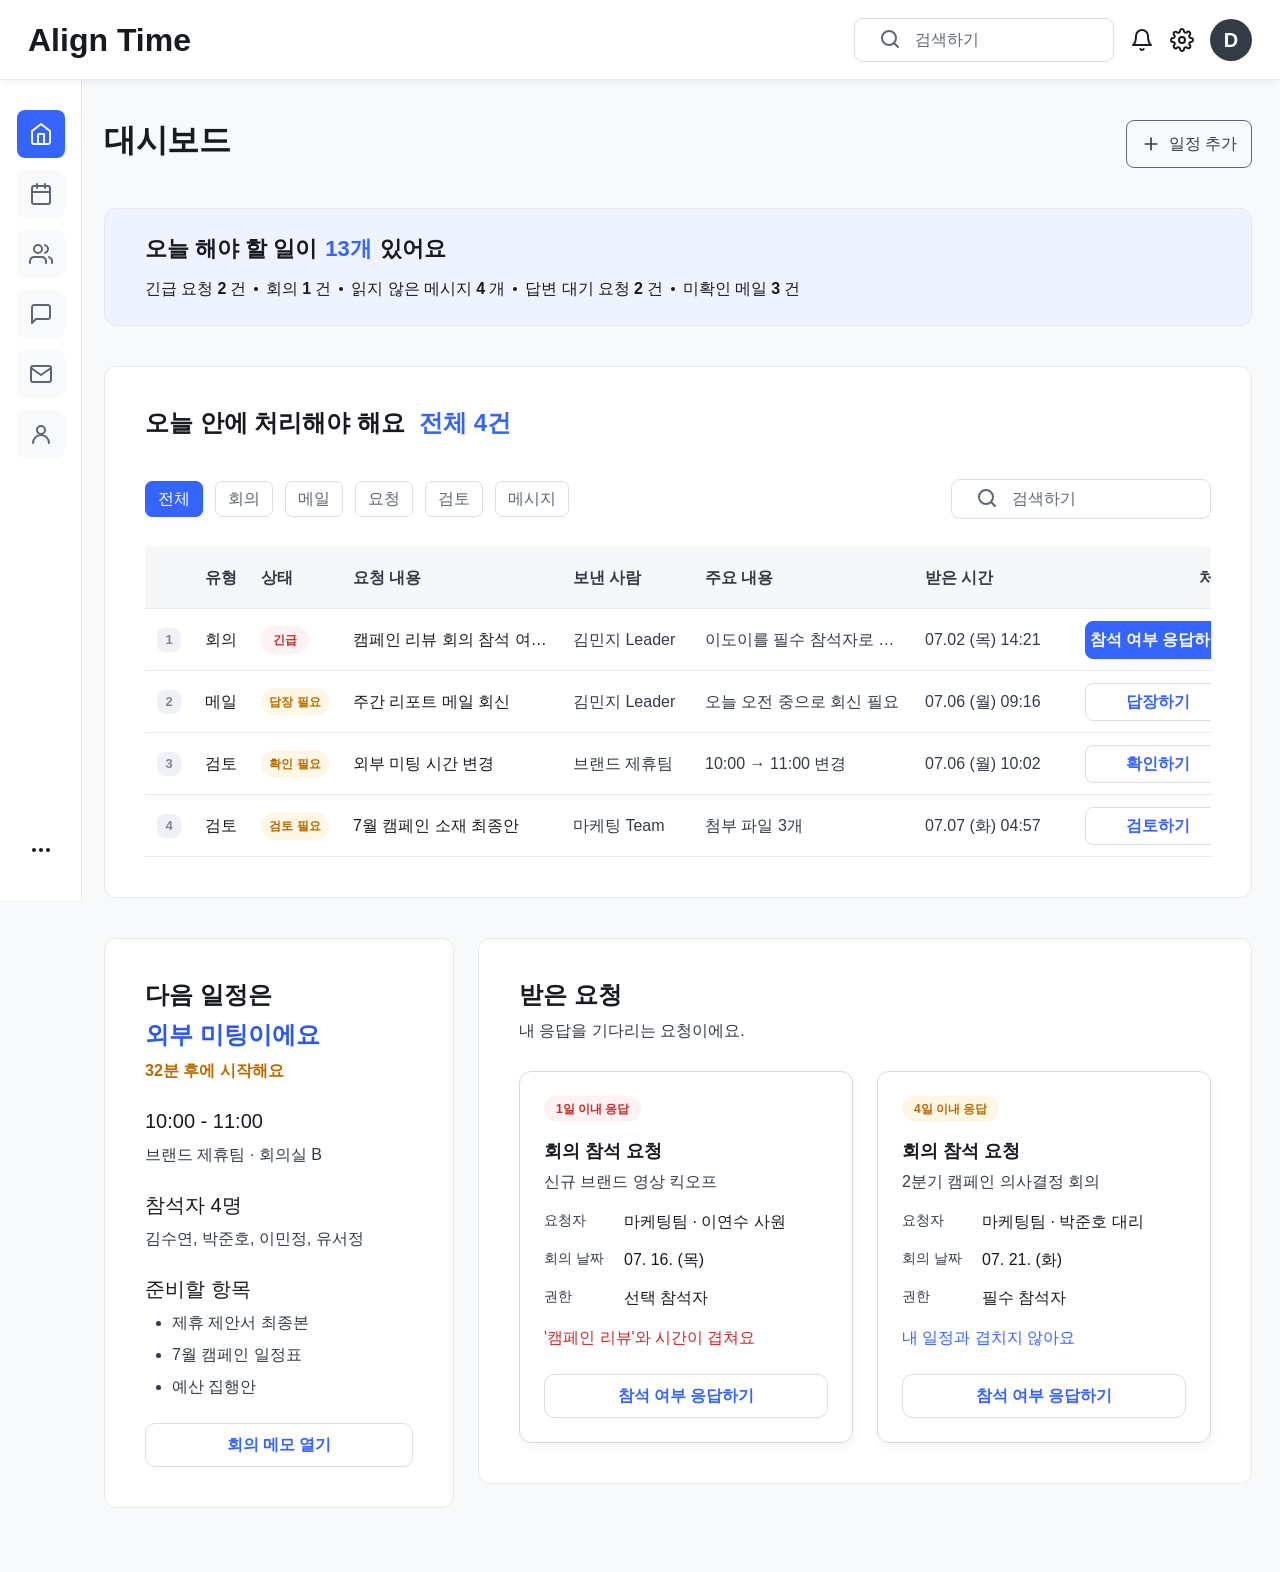
==== index.html @ 2ba5378e "feat: redesign dashboard layout" ====
<!DOCTYPE html>
<html lang="ko">
<head>
  <meta charset="UTF-8" />
  <meta name="viewport" content="width=device-width, initial-scale=1.0" />
  <title>Align Time</title>
  <link rel="stylesheet" href="styles.css" />
</head>
<body>

<div class="app-layout">
  <header class="top-header">
    <div class="header-left">
      <h1 class="header-logo">Align Time</h1>
    </div>
    <div class="header-right">
      <div class="search-box">
        <svg class="search-icon" width="24" height="24" viewBox="0 0 24 24" fill="none">
          <path d="M15.5 15.5L19 19M17 10C17 13.866 13.866 17 10 17C6.13401 17 3 13.866 3 10C3 6.13401 6.13401 3 10 3C13.866 3 17 6.13401 17 10Z" stroke="#5F6673" stroke-width="2" stroke-linecap="round"/>
        </svg>
        <span class="search-placeholder">검색하기</span>
      </div>
      <button class="icon-btn" id="notif-btn">
        <svg width="24" height="24" viewBox="0 0 24 24" fill="none">
          <path d="M18 8C18 6.4087 17.3679 4.88258 16.2426 3.75736C15.1174 2.63214 13.5913 2 12 2C10.4087 2 8.88258 2.63214 7.75736 3.75736C6.63214 4.88258 6 6.4087 6 8C6 15 3 17 3 17H21C21 17 18 15 18 8Z" stroke="#171A1F" stroke-width="2" stroke-linecap="round" stroke-linejoin="round"/>
          <path d="M13.73 21C13.5542 21.3031 13.3019 21.5547 12.9982 21.7295C12.6946 21.9044 12.3504 21.9965 12 21.9965C11.6496 21.9965 11.3054 21.9044 11.0018 21.7295C10.6982 21.5547 10.4458 21.3031 10.27 21" stroke="#171A1F" stroke-width="2" stroke-linecap="round" stroke-linejoin="round"/>
        </svg>
      </button>
      <button class="icon-btn" id="settings-btn">
        <svg width="24" height="24" viewBox="0 0 24 24" fill="none">
          <path d="M12 15C13.6569 15 15 13.6569 15 12C15 10.3431 13.6569 9 12 9C10.3431 9 9 10.3431 9 12C9 13.6569 10.3431 15 12 15Z" stroke="#171A1F" stroke-width="2"/>
          <path d="M19.4 15C19.2669 15.3016 19.2272 15.6362 19.286 15.9606C19.3448 16.285 19.4995 16.5843 19.73 16.82L19.79 16.88C19.976 17.0657 20.1235 17.2863 20.2241 17.5291C20.3248 17.7719 20.3766 18.0322 20.3766 18.295C20.3766 18.5578 20.3248 18.8181 20.2241 19.0609C20.1235 19.3037 19.976 19.5243 19.79 19.71C19.6043 19.896 19.3837 20.0435 19.1409 20.1441C18.8981 20.2448 18.6378 20.2966 18.375 20.2966C18.1122 20.2966 17.8519 20.2448 17.6091 20.1441C17.3663 20.0435 17.1457 19.896 16.96 19.71L16.9 19.65C16.6643 19.4195 16.365 19.2648 16.0406 19.206C15.7162 19.1472 15.3816 19.1869 15.08 19.32C14.7842 19.4468 14.532 19.6572 14.3543 19.9255C14.1766 20.1938 14.0813 20.5082 14.08 20.83V21C14.08 21.5304 13.8693 22.0391 13.4942 22.4142C13.1191 22.7893 12.6104 23 12.08 23C11.5496 23 11.0409 22.7893 10.6658 22.4142C10.2907 22.0391 10.08 21.5304 10.08 21V20.91C10.0723 20.579 9.96512 20.258 9.77251 19.9887C9.5799 19.7194 9.31074 19.5143 9 19.4C8.69838 19.2669 8.36381 19.2272 8.03941 19.286C7.71502 19.3448 7.41568 19.4995 7.18 19.73L7.12 19.79C6.93425 19.976 6.71368 20.1235 6.47088 20.2241C6.22808 20.3248 5.96783 20.3766 5.705 20.3766C5.44217 20.3766 5.18192 20.3248 4.93912 20.2241C4.69632 20.1235 4.47575 19.976 4.29 19.79C4.10405 19.6043 3.95653 19.3837 3.85588 19.1409C3.75523 18.8981 3.70343 18.6378 3.70343 18.375C3.70343 18.1122 3.75523 17.8519 3.85588 17.6091C3.95653 17.3663 4.10405 17.1457 4.29 16.96L4.35 16.9C4.58054 16.6643 4.73519 16.365 4.794 16.0406C4.85282 15.7162 4.81312 15.3816 4.68 15.08C4.55324 14.7842 4.34276 14.532 4.07447 14.3543C3.80618 14.1766 3.49179 14.0813 3.17 14.08H3C2.46957 14.08 1.96086 13.8693 1.58579 13.4942C1.21071 13.1191 1 12.6104 1 12.08C1 11.5496 1.21071 11.0409 1.58579 10.6658C1.96086 10.2907 2.46957 10.08 3 10.08H3.09C3.42001 10.0723 3.74101 9.96512 4.0103 9.77251C4.27959 9.5799 4.48466 9.31074 4.6 9C4.73312 8.69838 4.77282 8.36381 4.714 8.03941C4.65519 7.71502 4.50054 7.41568 4.27 7.18L4.21 7.12C4.02405 6.93425 3.87653 6.71368 3.77588 6.47088C3.67523 6.22808 3.62343 5.96783 3.62343 5.705C3.62343 5.44217 3.67523 5.18192 3.77588 4.93912C3.87653 4.69632 4.02405 4.47575 4.21 4.29C4.39575 4.10405 4.61632 3.95653 4.85912 3.85588C5.10192 3.75523 5.36217 3.70343 5.625 3.70343C5.88783 3.70343 6.14808 3.75523 6.39088 3.85588C6.63368 3.95653 6.85425 4.10405 7.04 4.29L7.1 4.35C7.33568 4.58054 7.63502 4.73519 7.95941 4.794C8.28381 4.85282 8.61838 4.81312 8.92 4.68C9.21583 4.55324 9.46804 4.34276 9.64573 4.07447C9.82342 3.80618 9.91868 3.49179 9.92 3.17V3C9.92 2.46957 10.1307 1.96086 10.5058 1.58579C10.8809 1.21071 11.3896 1 11.92 1C12.4504 1 12.9591 1.21071 13.3342 1.58579C13.7093 1.96086 13.92 2.46957 13.92 3V3.09C13.9277 3.42001 14.0349 3.74101 14.2275 4.0103C14.4201 4.27959 14.6893 4.48466 15 4.6C15.3016 4.73312 15.6362 4.77282 15.9606 4.714C16.285 4.65519 16.5843 4.50054 16.82 4.27L16.88 4.21C17.0657 4.02405 17.2863 3.87653 17.5291 3.77588C17.7719 3.67523 18.0322 3.62343 18.295 3.62343C18.5578 3.62343 18.8181 3.67523 19.0609 3.77588C19.3037 3.87653 19.5243 4.02405 19.71 4.29C19.896 4.39575 20.0435 4.61632 20.1441 4.85912C20.2448 5.10192 20.2966 5.36217 20.2966 5.625C20.2966 5.88783 20.2448 6.14808 20.1441 6.39088C20.0435 6.63368 19.896 6.85425 19.71 7.04L19.65 7.1C19.4195 7.33568 19.2648 7.63502 19.206 7.95941C19.1472 8.28381 19.1869 8.61838 19.32 8.92C19.4468 9.21583 19.6572 9.46804 19.9255 9.64573C20.1938 9.82342 20.5082 9.91868 20.83 9.92H21C21.5304 9.92 22.0391 10.1307 22.4142 10.5058C22.7893 10.8809 23 11.3896 23 11.92C23 12.4504 22.7893 12.9591 22.4142 13.3342C22.0391 13.7093 21.5304 13.92 21 13.92H20.91C20.579 13.9277 20.258 14.0349 19.9887 14.2275C19.7194 14.4201 19.5143 14.6893 19.4 15Z" stroke="#171A1F" stroke-width="2"/>
        </svg>
      </button>
      <div class="profile-avatar">D</div>
    </div>
  </header>

  <div class="body-layout">
    <aside class="sidebar">
      <nav class="sidebar-nav">
        <button class="sidebar-icon-btn sidebar-icon-active" data-action="dashboard">
          <svg width="24" height="24" viewBox="0 0 24 24" fill="none">
            <path d="M3 9L12 2L21 9V20C21 20.5304 20.7893 21.0391 20.4142 21.4142C20.0391 21.7893 19.5304 22 19 22H5C4.46957 22 3.96086 21.7893 3.58579 21.4142C3.21071 21.0391 3 20.5304 3 20V9Z" stroke="white" stroke-width="2" stroke-linecap="round" stroke-linejoin="round"/>
            <path d="M9 22V12H15V22" stroke="white" stroke-width="2" stroke-linecap="round" stroke-linejoin="round"/>
          </svg>
        </button>
        <button class="sidebar-icon-btn" data-action="calendar">
          <svg width="24" height="24" viewBox="0 0 24 24" fill="none">
            <rect x="3" y="4" width="18" height="18" rx="2" stroke="#5F6673" stroke-width="2"/>
            <path d="M16 2V6" stroke="#5F6673" stroke-width="2" stroke-linecap="round"/>
            <path d="M8 2V6" stroke="#5F6673" stroke-width="2" stroke-linecap="round"/>
            <path d="M3 10H21" stroke="#5F6673" stroke-width="2"/>
          </svg>
        </button>
        <button class="sidebar-icon-btn" data-action="meeting">
          <svg width="24" height="24" viewBox="0 0 24 24" fill="none">
            <path d="M17 21V19C17 17.9391 16.5786 16.9217 15.8284 16.1716C15.0783 15.4214 14.0609 15 13 15H5C3.93913 15 2.92172 15.4214 2.17157 16.1716C1.42143 16.9217 1 17.9391 1 19V21" stroke="#5F6673" stroke-width="2" stroke-linecap="round"/>
            <path d="M9 11C11.2091 11 13 9.20914 13 7C13 4.79086 11.2091 3 9 3C6.79086 3 5 4.79086 5 7C5 9.20914 6.79086 11 9 11Z" stroke="#5F6673" stroke-width="2" stroke-linecap="round"/>
            <path d="M23 21V19C22.9993 18.1137 22.7044 17.2528 22.1614 16.5523C21.6184 15.8519 20.8581 15.3516 20 15.13" stroke="#5F6673" stroke-width="2" stroke-linecap="round"/>
            <path d="M16 3.13C16.8604 3.35031 17.623 3.85071 18.1676 4.55232C18.7122 5.25392 19.0078 6.11683 19.0078 7.005C19.0078 7.89318 18.7122 8.75608 18.1676 9.45769C17.623 10.1593 16.8604 10.6597 16 10.88" stroke="#5F6673" stroke-width="2" stroke-linecap="round"/>
          </svg>
        </button>
        <button class="sidebar-icon-btn" data-action="message">
          <svg width="24" height="24" viewBox="0 0 24 24" fill="none">
            <path d="M21 15C21 15.5304 20.7893 16.0391 20.4142 16.4142C20.0391 16.7893 19.5304 17 19 17H7L3 21V5C3 4.46957 3.21071 3.96086 3.58579 3.58579C3.96086 3.21071 4.46957 3 5 3H19C19.5304 3 20.0391 3.21071 20.4142 3.58579C20.7893 3.96086 21 4.46957 21 5V15Z" stroke="#5F6673" stroke-width="2" stroke-linecap="round" stroke-linejoin="round"/>
          </svg>
        </button>
        <button class="sidebar-icon-btn" data-action="mail">
          <svg width="24" height="24" viewBox="0 0 24 24" fill="none">
            <rect x="2" y="4" width="20" height="16" rx="2" stroke="#5F6673" stroke-width="2"/>
            <path d="M22 6L12 13L2 6" stroke="#5F6673" stroke-width="2" stroke-linecap="round" stroke-linejoin="round"/>
          </svg>
        </button>
        <button class="sidebar-icon-btn" data-action="address">
          <svg width="24" height="24" viewBox="0 0 24 24" fill="none">
            <path d="M12 12C14.2091 12 16 10.2091 16 8C16 5.79086 14.2091 4 12 4C9.79086 4 8 5.79086 8 8C8 10.2091 9.79086 12 12 12Z" stroke="#5F6673" stroke-width="2" stroke-linecap="round"/>
            <path d="M20 21C20 18.8783 19.1571 16.8434 17.6569 15.3431C16.1566 13.8429 14.1217 13 12 13C9.87827 13 7.84344 13.8429 6.34315 15.3431C4.84285 16.8434 4 18.8783 4 21" stroke="#5F6673" stroke-width="2" stroke-linecap="round"/>
          </svg>
        </button>
      </nav>
      <button class="sidebar-more-btn" id="sidebar-more-btn">
        <svg width="24" height="24" viewBox="0 0 24 24" fill="none">
          <circle cx="5" cy="12" r="2" fill="#171A1F"/>
          <circle cx="12" cy="12" r="2" fill="#171A1F"/>
          <circle cx="19" cy="12" r="2" fill="#171A1F"/>
        </svg>
      </button>
    </aside>

    <main class="dashboard-main">
      <div class="main-top-bar">
        <h2 class="main-title">대시보드</h2>
        <button class="btn-add-schedule" id="btn-add-schedule">
          <svg width="20" height="20" viewBox="0 0 24 24" fill="none">
            <path d="M12 5V19" stroke="#343B46" stroke-width="2" stroke-linecap="round"/>
            <path d="M5 12H19" stroke="#343B46" stroke-width="2" stroke-linecap="round"/>
          </svg>
          일정 추가
        </button>
      </div>

      <div class="summary-banner">
        <div class="summary-title">
          <span class="summary-title-text">오늘 해야 할 일이</span>
          <span class="summary-title-count">13개</span>
          <span class="summary-title-text">있어요</span>
        </div>
        <div class="summary-tags">
          <span class="summary-tag"><span class="tag-label">긴급 요청</span> <strong>2</strong>건</span>
          <span class="tag-dot"></span>
          <span class="summary-tag"><span class="tag-label">회의</span> <strong>1</strong>건</span>
          <span class="tag-dot"></span>
          <span class="summary-tag"><span class="tag-label">읽지 않은 메시지</span> <strong>4</strong>개</span>
          <span class="tag-dot"></span>
          <span class="summary-tag"><span class="tag-label">답변 대기 요청</span> <strong>2</strong>건</span>
          <span class="tag-dot"></span>
          <span class="summary-tag"><span class="tag-label">미확인 메일</span> <strong>3</strong>건</span>
        </div>
      </div>

      <section class="urgent-section">
        <div class="urgent-heading-row">
          <h3 class="section-title-large">오늘 안에 처리해야 해요</h3>
          <span class="urgent-total">전체 4건</span>
        </div>
        <div class="urgent-toolbar">
          <div class="filter-chips" aria-label="업무 필터">
            <button class="filter-chip filter-chip-active" type="button">전체</button>
            <button class="filter-chip" type="button">회의</button>
            <button class="filter-chip" type="button">메일</button>
            <button class="filter-chip" type="button">요청</button>
            <button class="filter-chip" type="button">검토</button>
            <button class="filter-chip" type="button">메시지</button>
          </div>
          <div class="search-box urgent-search">
            <svg class="search-icon" width="24" height="24" viewBox="0 0 24 24" fill="none">
              <path d="M15.5 15.5L19 19M17 10C17 13.866 13.866 17 10 17C6.13401 17 3 13.866 3 10C3 6.13401 6.13401 3 10 3C13.866 3 17 6.13401 17 10Z" stroke="#5F6673" stroke-width="2" stroke-linecap="round"/>
            </svg>
            <span class="search-placeholder">검색하기</span>
          </div>
        </div>
        <div class="task-table" role="table" aria-label="오늘 안에 처리해야 하는 업무">
          <div class="task-row task-head" role="row">
            <div class="task-cell task-index" role="columnheader"></div>
            <div class="task-cell" role="columnheader">유형</div>
            <div class="task-cell" role="columnheader">상태</div>
            <div class="task-cell" role="columnheader">요청 내용</div>
            <div class="task-cell" role="columnheader">보낸 사람</div>
            <div class="task-cell" role="columnheader">주요 내용</div>
            <div class="task-cell" role="columnheader">받은 시간</div>
            <div class="task-cell task-action-head" role="columnheader">처리</div>
          </div>
          <div class="task-row" role="row">
            <div class="task-cell task-index" role="cell"><span>1</span></div>
            <div class="task-cell task-type" role="cell">회의</div>
            <div class="task-cell" role="cell"><span class="task-status status-urgent">긴급</span></div>
            <div class="task-cell task-title" role="cell">캠페인 리뷰 회의 참석 여부 선택</div>
            <div class="task-cell" role="cell">김민지 Leader</div>
            <div class="task-cell" role="cell">이도이를 필수 참석자로 지정</div>
            <div class="task-cell" role="cell">07.02 (목) 14:21</div>
            <div class="task-cell task-action" role="cell">
              <button class="task-action-btn task-action-primary" id="urgent-btn-1">참석 여부 응답하기</button>
            </div>
          </div>
          <div class="task-row" role="row">
            <div class="task-cell task-index" role="cell"><span>2</span></div>
            <div class="task-cell task-type" role="cell">메일</div>
            <div class="task-cell" role="cell"><span class="task-status status-waiting">답장 필요</span></div>
            <div class="task-cell task-title" role="cell">주간 리포트 메일 회신</div>
            <div class="task-cell" role="cell">김민지 Leader</div>
            <div class="task-cell" role="cell">오늘 오전 중으로 회신 필요</div>
            <div class="task-cell" role="cell">07.06 (월) 09:16</div>
            <div class="task-cell task-action" role="cell">
              <button class="task-action-btn" id="urgent-btn-2">답장하기</button>
            </div>
          </div>
          <div class="task-row" role="row">
            <div class="task-cell task-index" role="cell"><span>3</span></div>
            <div class="task-cell task-type" role="cell">검토</div>
            <div class="task-cell" role="cell"><span class="task-status status-waiting">확인 필요</span></div>
            <div class="task-cell task-title" role="cell">외부 미팅 시간 변경</div>
            <div class="task-cell" role="cell">브랜드 제휴팀</div>
            <div class="task-cell" role="cell">10:00 → 11:00 변경</div>
            <div class="task-cell" role="cell">07.06 (월) 10:02</div>
            <div class="task-cell task-action" role="cell">
              <button class="task-action-btn" id="urgent-btn-3">확인하기</button>
            </div>
          </div>
          <div class="task-row" role="row">
            <div class="task-cell task-index" role="cell"><span>4</span></div>
            <div class="task-cell task-type" role="cell">검토</div>
            <div class="task-cell" role="cell"><span class="task-status status-waiting">검토 필요</span></div>
            <div class="task-cell task-title" role="cell">7월 캠페인 소재 최종안</div>
            <div class="task-cell" role="cell">마케팅 Team</div>
            <div class="task-cell" role="cell">첨부 파일 3개</div>
            <div class="task-cell" role="cell">07.07 (화) 04:57</div>
            <div class="task-cell task-action" role="cell">
              <button class="task-action-btn" id="urgent-btn-4">검토하기</button>
            </div>
          </div>
        </div>
      </section>

      <div class="bottom-row">
        <section class="next-schedule-section">
          <div class="next-schedule-header">
            <div class="next-schedule-title-row">
              <span class="next-schedule-title">다음 일정은</span>
              <span class="next-schedule-title next-schedule-title-blue">외부 미팅이에요</span>
            </div>
            <p class="next-schedule-urgent">32분 후에 시작해요</p>
          </div>
          <div class="next-schedule-body">
            <div class="next-schedule-info">
              <p class="next-schedule-time">10:00 - 11:00</p>
              <p class="next-schedule-location">브랜드 제휴팀 · 회의실 B</p>
            </div>
            <div class="next-schedule-info">
              <p class="next-schedule-time">참석자 4명</p>
              <p class="next-schedule-location">김수연, 박준호, 이민정, 유서정</p>
            </div>
            <div class="next-schedule-info">
              <p class="next-schedule-time">준비할 항목</p>
              <ul class="next-schedule-list">
                <li>제휴 제안서 최종본</li>
                <li>7월 캠페인 일정표</li>
                <li>예산 집행안</li>
              </ul>
            </div>
          </div>
          <button class="btn-secondary-full" id="next-schedule-btn">회의 메모 열기</button>
        </section>

        <section class="received-section">
          <div class="section-header-block">
            <h3 class="section-title-large">받은 요청</h3>
            <p class="section-desc-large">내 응답을 기다리는 요청이에요.</p>
          </div>
          <div class="received-cards">
            <div class="received-card">
              <div class="received-card-body">
                <span class="card-badge card-badge-red">1일 이내 응답</span>
                <div class="card-text-block">
                  <h4 class="card-title">회의 참석 요청</h4>
                  <p class="card-subtitle">신규 브랜드 영상 킥오프</p>
                </div>
                <div class="card-meta-grid">
                  <div class="card-meta-row"><span class="meta-label">요청자</span><span class="meta-value">마케팅팀 · 이연수 사원</span></div>
                  <div class="card-meta-row"><span class="meta-label">회의 날짜</span><span class="meta-value">07. 16. (목)</span></div>
                  <div class="card-meta-row"><span class="meta-label">권한</span><span class="meta-value">선택 참석자</span></div>
                </div>
                <p class="card-note card-note-red">'캠페인 리뷰'와 시간이 겹쳐요</p>
              </div>
              <button class="btn-secondary-full" id="received-btn-1">참석 여부 응답하기</button>
            </div>
            <div class="received-card">
              <div class="received-card-body">
                <span class="card-badge card-badge-yellow">4일 이내 응답</span>
                <div class="card-text-block">
                  <h4 class="card-title">회의 참석 요청</h4>
                  <p class="card-subtitle">2분기 캠페인 의사결정 회의</p>
                </div>
                <div class="card-meta-grid">
                  <div class="card-meta-row"><span class="meta-label">요청자</span><span class="meta-value">마케팅팀 · 박준호 대리</span></div>
                  <div class="card-meta-row"><span class="meta-label">회의 날짜</span><span class="meta-value">07. 21. (화)</span></div>
                  <div class="card-meta-row"><span class="meta-label">권한</span><span class="meta-value">필수 참석자</span></div>
                </div>
                <p class="card-note card-note-blue">내 일정과 겹치지 않아요</p>
              </div>
              <button class="btn-secondary-full" id="received-btn-2">참석 여부 응답하기</button>
            </div>
          </div>
        </section>
      </div>
    </main>

    <aside class="dashboard-aside">
      <div class="aside-content">
        <div class="aside-section">
          <div class="aside-profile-top">
            <div class="aside-profile-left">
              <div class="aside-avatar">D</div>
            <div class="aside-profile-info">
              <h4 class="aside-profile-name">이도이</h4>
              <p class="aside-profile-role">Leader · Marketing</p>
            </div>
          </div>
          <div class="aside-profile-status">
            <span class="aside-status-indicator"></span>
            <span class="aside-status-working">근무중</span>
          </div>
        </div>
        <div class="aside-profile-bottom">
          <span class="aside-available-text">18:00까지 응답 가능</span>
          <button class="aside-status-link" id="aside-status-link">
            <svg width="20" height="20" viewBox="0 0 20 20" fill="none">
              <path d="M12.5 5L17.5 10L12.5 15" stroke="#3564FF" stroke-width="1.5" stroke-linecap="round"/>
              <path d="M2.5 10H17.5" stroke="#3564FF" stroke-width="1.5" stroke-linecap="round"/>
            </svg>
            상태 설정
          </button>
        </div>
      </div>
      <hr class="aside-divider" />
      <div class="aside-section">
        <div class="aside-calendar-header">
          <button class="cal-nav-btn" id="cal-prev">
            <svg width="20" height="20" viewBox="0 0 24 24" fill="none"><path d="M15 18L9 12L15 6" stroke="#5F6673" stroke-width="2" stroke-linecap="round"/></svg>
          </button>
          <h4 class="aside-calendar-title">2026년 7월</h4>
          <button class="cal-nav-btn" id="cal-next">
            <svg width="20" height="20" viewBox="0 0 24 24" fill="none"><path d="M9 18L15 12L9 6" stroke="#5F6673" stroke-width="2" stroke-linecap="round"/></svg>
          </button>
        </div>
        <div class="aside-calendar-weekdays">
          <span>일</span><span>월</span><span>화</span><span>수</span><span>목</span><span>금</span><span>토</span>
        </div>
        <div class="aside-calendar-grid">
          <span class="cal-day cal-day-other">29</span>
          <span class="cal-day cal-day-other">30</span>
          <span class="cal-day">1</span>
          <span class="cal-day">2</span>
          <span class="cal-day">3</span>
          <span class="cal-day">4</span>
          <span class="cal-day cal-day-sat">5</span>
          <span class="cal-day cal-day-sun">6</span>
          <span class="cal-day">7</span>
          <span class="cal-day">8</span>
          <span class="cal-day">9</span>
          <span class="cal-day">10</span>
          <span class="cal-day">11</span>
          <span class="cal-day cal-day-sat">12</span>
          <span class="cal-day cal-day-sun">13</span>
          <span class="cal-day">14</span>
          <span class="cal-day">15</span>
          <span class="cal-day cal-day-today">16</span>
          <span class="cal-day">17</span>
          <span class="cal-day">18</span>
          <span class="cal-day cal-day-sat">19</span>
          <span class="cal-day cal-day-sun">20</span>
          <span class="cal-day">21</span>
          <span class="cal-day">22</span>
          <span class="cal-day">23</span>
          <span class="cal-day">24</span>
          <span class="cal-day">25</span>
          <span class="cal-day cal-day-sat">26</span>
          <span class="cal-day cal-day-sun">27</span>
          <span class="cal-day">28</span>
          <span class="cal-day">29</span>
          <span class="cal-day">30</span>
          <span class="cal-day">31</span>
          <span class="cal-day cal-day-other">1</span>
          <span class="cal-day cal-day-other">2</span>
        </div>
      </div>
      <hr class="aside-divider" />
      <div class="aside-section">
        <h4 class="aside-today-title">오늘 일정</h4>
        <div class="aside-today-item">
          <span class="today-time">10:00 - 11:00</span>
          <span class="today-name">외부 미팅</span>
        </div>
        <div class="aside-today-item">
          <span class="today-time">13:00 - 14:00</span>
          <span class="today-name">캠페인 리뷰</span>
        </div>
        <div class="aside-today-item">
          <span class="today-time">16:00 - 17:00</span>
          <span class="today-name">성과 리포트 정리</span>
        </div>
        <button class="aside-today-link" id="aside-today-link">내 일정 전체 보기</button>
      </div>
      </div>
    </aside>
  </div>
</div>

<div id="toast" class="toast"></div>

<script src="main.js"></script>
</body>
</html>
---- styles.css ----
:root {
  --space-4: 4px;
  --space-8: 8px;
  --space-12: 12px;
  --space-16: 16px;
  --space-20: 20px;
  --space-24: 24px;
  --space-28: 28px;
  --space-32: 32px;
  --space-36: 36px;
  --space-40: 40px;
  --header-height: 80px;
  --sidebar-width: 82px;
  --right-panel-width: clamp(360px, 20.94vw, 402px);
  --content-gutter: clamp(28px, 1.875vw, 36px);
  --color-bg: #F8F9FB;
  --color-white: #FFFFFF;
  --color-blue: #3564FF;
  --color-blue-dark: #2B58F0;
  --color-text-primary: #171A1F;
  --color-text-secondary: #343B46;
  --color-text-tertiary: #5F6673;
  --color-border: #E5E8EB;
  --color-card-border: #D6DADE;
  --color-search-border: #D7DEE8;
  --color-summary-bg: #EEF3FF;
  --color-red-bg: #FEF2F2;
  --color-red-text: #C92A2A;
  --color-yellow-bg: #FFF7E6;
  --color-yellow-text: #B86B00;
  --color-green-bg: #EAF8F0;
  --color-green-text: #0F7A38;
}

* {
  margin: 0;
  padding: 0;
  box-sizing: border-box;
}

body {
  font-family: "Pretendard", -apple-system, BlinkMacSystemFont, "Segoe UI", sans-serif;
  background: var(--color-bg);
  color: var(--color-text-primary);
  line-height: 1.6;
  -webkit-font-smoothing: antialiased;
  overflow-x: hidden;
}

button {
  cursor: pointer;
  font-family: inherit;
  border: none;
  background: none;
}

ul {
  list-style: disc;
  padding-left: 27px;
}

/* ─── Header ─── */

.top-header {
  position: sticky;
  top: 0;
  z-index: 100;
  height: var(--header-height);
  background: var(--color-white);
  border-bottom: 1px solid var(--color-border);
  display: flex;
  align-items: center;
  justify-content: space-between;
  padding: 0 28px;
  box-shadow: 0 2px 8px rgba(17, 24, 39, 0.06);
}

.header-left {
  display: flex;
  align-items: center;
}

.header-logo {
  font-family: "Kakao Small Sans", "Pretendard", -apple-system, BlinkMacSystemFont, "Segoe UI", sans-serif;
  font-size: 32px;
  font-weight: 700;
  color: var(--color-text-primary);
  line-height: 44px;
  letter-spacing: 0;
}

.header-right {
  display: flex;
  align-items: center;
  gap: 16px;
}

.search-box {
  display: flex;
  align-items: center;
  gap: 12px;
  width: 260px;
  height: 44px;
  padding: 6px 24px;
  border: 1px solid var(--color-search-border);
  border-radius: 9px;
  background: var(--color-white);
}

.search-icon {
  flex-shrink: 0;
}

.search-placeholder {
  font-size: 16px;
  font-weight: 500;
  color: var(--color-text-tertiary);
  line-height: 24px;
}

.icon-btn {
  display: flex;
  align-items: center;
  justify-content: center;
  width: 24px;
  height: 24px;
}

.profile-avatar {
  width: 42px;
  height: 42px;
  border-radius: 50%;
  background: var(--color-text-secondary);
  color: var(--color-white);
  display: flex;
  align-items: center;
  justify-content: center;
  font-size: 20px;
  font-weight: 700;
  line-height: 1;
}

/* ─── Body Layout ─── */

.app-layout {
  min-height: 100vh;
}

.body-layout {
  display: grid;
  grid-template-columns: var(--sidebar-width) minmax(0, 1fr) var(--right-panel-width);
  width: 100%;
  min-height: calc(100dvh - var(--header-height));
  overflow-x: hidden;
}

/* ─── Sidebar ─── */

.sidebar {
  position: fixed;
  top: var(--header-height);
  left: 0;
  width: var(--sidebar-width);
  height: calc(100dvh - var(--header-height));
  background: var(--color-white);
  border-right: 1px solid var(--color-border);
  display: flex;
  flex-direction: column;
  align-items: center;
  justify-content: space-between;
  padding: 30px 17px 28px;
  flex-shrink: 0;
}

.sidebar-nav {
  display: flex;
  flex-direction: column;
  align-items: center;
  gap: 12px;
  width: 100%;
}

.sidebar-icon-btn {
  display: flex;
  align-items: center;
  justify-content: center;
  width: 48px;
  height: 48px;
  border-radius: 8px;
  background: var(--color-bg);
  transition: background 0.15s;
}

.sidebar-icon-btn:hover {
  background: #EEF3FF;
}

.sidebar-icon-active {
  background: var(--color-blue);
}

.sidebar-icon-active:hover {
  background: var(--color-blue);
}

.sidebar-more-btn {
  display: flex;
  align-items: center;
  justify-content: center;
  width: 44px;
  height: 44px;
}

/* ─── Main Content ─── */

.dashboard-main {
  grid-column: 2;
  min-width: 0;
  padding: 40px var(--content-gutter) 64px;
  display: flex;
  flex-direction: column;
  gap: 40px;
  overflow-x: hidden;
}

.main-top-bar {
  display: flex;
  align-items: flex-start;
  justify-content: space-between;
}

.main-title {
  font-size: 32px;
  font-weight: 800;
  color: var(--color-text-primary);
  line-height: 40px;
  letter-spacing: -0.5px;
}

.btn-add-schedule {
  display: inline-flex;
  align-items: center;
  gap: 8px;
  padding: 12px 14px;
  border: 1px solid var(--color-text-tertiary);
  border-radius: 8px;
  font-size: 16px;
  font-weight: 500;
  color: var(--color-text-secondary);
  background: transparent;
  line-height: 24px;
  height: 48px;
}

.btn-add-schedule:hover {
  background: var(--color-bg);
}

/* ─── Summary Banner ─── */

.summary-banner {
  background: var(--color-summary-bg);
  border: 1px solid var(--color-border);
  border-radius: 12px;
  padding: 24px var(--space-40);
  display: flex;
  flex-direction: column;
  align-items: flex-start;
  gap: 12px;
  width: 100%;
  min-height: 116px;
}

.summary-title {
  display: flex;
  align-items: center;
  gap: 8px;
  font-size: 22px;
  font-weight: 700;
  line-height: 32px;
  white-space: nowrap;
}

.summary-title-text {
  color: var(--color-text-primary);
}

.summary-title-count {
  color: var(--color-blue);
}

.summary-tags {
  display: flex;
  align-items: center;
  gap: 8px;
  flex-wrap: wrap;
}

.summary-tag {
  display: inline-flex;
  align-items: center;
  gap: 4px;
  font-size: 16px;
  font-weight: 400;
  line-height: 24px;
  color: var(--color-text-primary);
  white-space: nowrap;
}

.tag-label {
  font-weight: 400;
}

.summary-tag strong {
  font-weight: 600;
}

.tag-dot {
  width: 4px;
  height: 4px;
  border-radius: 50%;
  background: var(--color-text-primary);
  flex-shrink: 0;
}

/* ─── Section Common ─── */

.section-header-block {
  display: flex;
  flex-direction: column;
  gap: 8px;
}

.section-title-large {
  font-size: 24px;
  font-weight: 700;
  color: var(--color-text-primary);
  line-height: 32px;
}

.section-desc-large {
  font-size: 16px;
  font-weight: 400;
  color: var(--color-text-secondary);
  line-height: 24px;
}

/* ─── Urgent Section ─── */

.urgent-section {
  background: var(--color-white);
  border: 1px solid var(--color-border);
  border-radius: 12px;
  padding: 40px;
  display: flex;
  flex-direction: column;
  gap: 0;
  width: 100%;
  min-width: 0;
}

.urgent-heading-row {
  display: flex;
  align-items: center;
  gap: 14px;
  min-width: 0;
}

.urgent-total {
  font-size: 24px;
  font-weight: 700;
  line-height: 32px;
  color: var(--color-blue);
  white-space: nowrap;
}

.urgent-toolbar {
  display: flex;
  justify-content: space-between;
  align-items: center;
  gap: 20px;
  min-width: 0;
  margin-top: 40px;
}

.filter-chips {
  display: flex;
  align-items: center;
  gap: 12px;
  min-width: 0;
  flex-wrap: nowrap;
}

.filter-chip {
  height: 36px;
  padding: 0 12px;
  border: 1px solid var(--color-search-border);
  border-radius: 7px;
  background: var(--color-white);
  color: var(--color-text-tertiary);
  font-size: 16px;
  font-weight: 500;
  line-height: 24px;
  white-space: nowrap;
}

.filter-chip-active {
  background: var(--color-blue);
  border-color: var(--color-blue);
  color: var(--color-white);
}

.urgent-search {
  width: min(260px, 30%);
  min-width: 210px;
  height: 40px;
}

.task-table {
  width: 100%;
  min-width: 0;
  overflow: hidden;
  margin-top: 28px;
}

.task-row {
  display: grid;
  grid-template-columns: 48px minmax(56px, 0.5fr) minmax(92px, 0.78fr) minmax(220px, 1.8fr) minmax(132px, 1fr) minmax(220px, 1.75fr) minmax(160px, 1.18fr) minmax(170px, 1.32fr);
  align-items: center;
  min-height: 62px;
  border-bottom: 1px solid var(--color-border);
  min-width: 0;
}

.task-head {
  min-height: 62px;
  background: #F6F7F9;
  color: var(--color-text-tertiary);
}

.task-cell {
  min-width: 0;
  padding: 0 12px;
  font-size: 16px;
  font-weight: 500;
  line-height: 24px;
  color: var(--color-text-secondary);
  white-space: nowrap;
  overflow: hidden;
  text-overflow: ellipsis;
}

.task-head .task-cell {
  color: var(--color-text-secondary);
  font-weight: 700;
}

.task-index {
  display: flex;
  align-items: center;
  justify-content: center;
  padding: 0 10px;
}

.task-index span {
  display: inline-flex;
  align-items: center;
  justify-content: center;
  width: 24px;
  height: 24px;
  border-radius: 8px;
  background: #EEF1F5;
  color: #7E8793;
  font-size: 13px;
  font-weight: 700;
  line-height: 20px;
}

.task-type,
.task-title {
  color: var(--color-text-primary);
}

.task-status {
  display: inline-flex;
  align-items: center;
  justify-content: center;
  max-width: 100%;
  height: 28px;
  padding: 0 12px;
  border-radius: 999px;
  font-size: 12px;
  font-weight: 700;
  line-height: 20px;
  white-space: nowrap;
}

.status-urgent {
  background: var(--color-red-bg);
  color: var(--color-red-text);
}

.status-waiting {
  background: var(--color-yellow-bg);
  color: var(--color-yellow-text);
}

.task-action,
.task-action-head {
  display: flex;
  justify-content: flex-end;
  padding-right: 12px;
}

.task-action-btn {
  width: min(158px, 100%);
  height: 38px;
  border: 1px solid var(--color-search-border);
  border-radius: 8px;
  background: var(--color-white);
  color: var(--color-blue);
  font-size: 16px;
  font-weight: 700;
  line-height: 24px;
  white-space: nowrap;
  overflow: hidden;
  text-overflow: ellipsis;
}

.task-action-primary {
  background: var(--color-blue);
  border-color: var(--color-blue);
  color: var(--color-white);
}

.urgent-card .btn-primary-full,
.urgent-card .btn-secondary-full,
.received-card .btn-secondary-full {
  margin-top: 24px;
}

.card-badge {
  display: inline-block;
  padding: 4px 12px;
  border-radius: 999px;
  font-size: 12px;
  font-weight: 600;
  line-height: 18px;
  align-self: flex-start;
}

.card-badge-red {
  background: var(--color-red-bg);
  color: var(--color-red-text);
}

.card-badge-yellow {
  background: var(--color-yellow-bg);
  color: var(--color-yellow-text);
}

.card-text-block {
  display: flex;
  flex-direction: column;
  gap: 6px;
}

.card-title {
  font-size: 18px;
  font-weight: 700;
  color: var(--color-text-primary);
  line-height: 26px;
  word-break: keep-all;
  overflow-wrap: break-word;
}

.card-subtitle {
  font-size: 16px;
  font-weight: 500;
  color: var(--color-text-secondary);
  line-height: 24px;
}

.card-meta-grid {
  display: flex;
  flex-direction: column;
  gap: 14px;
}

.card-meta-row {
  display: flex;
  gap: 20px;
  font-size: 14px;
  line-height: 20px;
}

.meta-label {
  color: var(--color-text-secondary);
  width: 60px;
  flex-shrink: 0;
  font-weight: 400;
}

.meta-value {
  color: var(--color-text-primary);
  font-size: 16px;
  font-weight: 400;
  line-height: 24px;
}

.card-note {
  font-size: 16px;
  font-weight: 400;
  line-height: 24px;
}

.card-note-blue {
  color: var(--color-blue);
}

.card-note-red {
  color: var(--color-red-text);
}

.card-note-yellow {
  color: var(--color-yellow-text);
}

/* ─── Buttons ─── */

.btn-primary-full {
  display: flex;
  align-items: center;
  justify-content: center;
  width: 100%;
  height: 44px;
  padding: 0 16px;
  background: var(--color-blue);
  border: none;
  border-radius: 10px;
  font-size: 16px;
  font-weight: 700;
  color: var(--color-white);
  line-height: 24px;
  transition: opacity 0.15s;
}

.btn-primary-full:hover {
  opacity: 0.9;
}

.btn-secondary-full {
  display: flex;
  align-items: center;
  justify-content: center;
  width: 100%;
  height: 44px;
  padding: 0 16px;
  background: var(--color-white);
  border: 1px solid var(--color-search-border);
  border-radius: 10px;
  font-size: 16px;
  font-weight: 700;
  color: var(--color-blue);
  line-height: 24px;
  transition: background 0.15s;
}

.btn-secondary-full:hover {
  background: var(--color-bg);
}

/* ─── Bottom Row ─── */

.bottom-row {
  display: grid;
  grid-template-columns: minmax(300px, 350px) minmax(0, 1fr);
  gap: clamp(24px, 1.67vw, 32px);
  align-items: start;
  width: 100%;
  min-width: 0;
}

/* ─── Next Schedule Section ─── */

.next-schedule-section {
  background: var(--color-white);
  border: 1px solid var(--color-border);
  border-radius: 12px;
  padding: 40px;
  display: flex;
  flex-direction: column;
  gap: 24px;
  width: 100%;
  min-height: 540px;
  min-width: 0;
}

.next-schedule-header {
  display: flex;
  flex-direction: column;
  gap: 8px;
}

.next-schedule-title-row {
  display: flex;
  align-items: center;
  gap: 8px;
  flex-wrap: wrap;
}

.next-schedule-title {
  font-size: 24px;
  font-weight: 700;
  line-height: 32px;
  color: var(--color-text-primary);
}

.next-schedule-title-blue {
  color: var(--color-blue-dark);
}

.next-schedule-urgent {
  font-size: 16px;
  font-weight: 600;
  color: var(--color-yellow-text);
  line-height: 24px;
}

.next-schedule-body {
  display: flex;
  flex-direction: column;
  gap: 24px;
}

.next-schedule-info {
  display: flex;
  flex-direction: column;
  gap: 8px;
}

.next-schedule-time {
  font-size: 20px;
  font-weight: 500;
  color: var(--color-text-primary);
  line-height: 28px;
}

.next-schedule-location {
  font-size: 16px;
  font-weight: 400;
  color: var(--color-text-secondary);
  line-height: 24px;
}

.next-schedule-list {
  display: flex;
  flex-direction: column;
  gap: 8px;
  font-size: 16px;
  font-weight: 400;
  color: var(--color-text-secondary);
  line-height: 24px;
}

/* ─── Received Section ─── */

.received-section {
  background: var(--color-white);
  border: 1px solid var(--color-border);
  border-radius: 12px;
  padding: 40px;
  display: flex;
  flex-direction: column;
  gap: 28px;
  min-width: 0;
}

.received-cards {
  display: grid;
  grid-template-columns: repeat(2, minmax(0, 1fr));
  gap: clamp(24px, 1.46vw, 28px);
  min-width: 0;
}

.received-card {
  min-width: 0;
  background: var(--color-white);
  border: 1px solid var(--color-card-border);
  border-radius: 12px;
  padding: 24px;
  display: flex;
  flex-direction: column;
  justify-content: space-between;
  box-shadow: 2px 4px 8px 0 rgba(95,95,95,0.06);
}

.received-card-body {
  display: flex;
  flex-direction: column;
  gap: 16px;
}

/* ─── Right Panel ─── */

.dashboard-aside {
  grid-column: 3;
  width: var(--right-panel-width);
  min-width: 0;
  position: fixed;
  top: var(--header-height);
  right: 0;
  height: calc(100dvh - var(--header-height));
  overflow-y: auto;
  overflow-x: hidden;
  padding: 40px 40px 40px 0;
  background: transparent;
  border-left: 0;
  box-shadow: none;
}

.aside-section {
  padding: 0 25px;
}

.aside-section + .aside-divider {
  margin: 20px 0;
}

.aside-divider {
  border: none;
  border-top: 1px solid var(--color-border);
}

.aside-content {
  width: 362px;
  max-width: 100%;
  min-height: 856px;
  margin: 0;
  background: var(--color-white);
  border: 1px solid var(--color-border);
  border-radius: 8px;
  box-shadow: 0 6px 18px rgba(17, 24, 39, 0.08);
  padding: 45px 0 40px;
}

/* Profile */
.aside-profile-top {
  display: flex;
  align-items: flex-start;
  gap: 10px;
  justify-content: space-between;
}

.aside-profile-left {
  display: flex;
  align-items: center;
  gap: 10px;
}

.aside-avatar {
  width: 38px;
  height: 38px;
  border-radius: 50%;
  background: var(--color-text-secondary);
  color: var(--color-white);
  display: flex;
  align-items: center;
  justify-content: center;
  font-size: 16px;
  font-weight: 700;
  flex-shrink: 0;
}

.aside-profile-info {
  display: flex;
  flex-direction: column;
  gap: 2px;
}

.aside-profile-name {
  font-size: 18px;
  font-weight: 700;
  color: var(--color-text-primary);
  line-height: 26px;
}

.aside-profile-role {
  font-size: 13px;
  font-weight: 400;
  color: var(--color-text-tertiary);
  line-height: 18px;
  padding-top: 1px;
}

.aside-profile-status {
  display: flex;
  align-items: center;
  gap: 4px;
  flex-shrink: 0;
}

.aside-status-indicator {
  width: 6px;
  height: 6px;
  border-radius: 50%;
  background: var(--color-green-text);
  flex-shrink: 0;
}

.aside-status-working {
  font-size: 13px;
  font-weight: 400;
  color: var(--color-green-text);
  line-height: 18px;
}

.aside-profile-bottom {
  display: flex;
  flex-direction: column;
  gap: 4px;
  margin-top: 10px;
}

.aside-available-text {
  font-size: 14px;
  font-weight: 400;
  color: var(--color-text-secondary);
  line-height: 20px;
}

.aside-status-link {
  display: inline-flex;
  align-items: center;
  gap: 4px;
  font-size: 14px;
  font-weight: 400;
  color: var(--color-blue);
  line-height: 20px;
  margin-top: 4px;
  padding: 0;
  background: none;
  border: none;
}

.aside-status-link:hover {
  text-decoration: underline;
}

/* Calendar */
.aside-calendar-header {
  display: flex;
  align-items: center;
  justify-content: space-between;
  margin-bottom: 14px;
}

.aside-calendar-title {
  font-size: 18px;
  font-weight: 700;
  color: var(--color-text-primary);
  line-height: 26px;
}

.cal-nav-btn {
  display: flex;
  align-items: center;
  justify-content: center;
  width: 24px;
  height: 24px;
  background: none;
  border: none;
}

.cal-nav-btn svg {
  display: block;
}

.aside-calendar-weekdays {
  display: grid;
  grid-template-columns: repeat(7, 1fr);
  margin-bottom: 6px;
}

.aside-calendar-weekdays span {
  text-align: center;
  font-size: 13px;
  font-weight: 500;
  color: var(--color-text-primary);
  line-height: 1;
  padding: 4px 0;
}

.aside-calendar-weekdays span:first-child,
.aside-calendar-weekdays span:last-child {
  color: #A8ADB5;
}

.aside-calendar-grid {
  display: grid;
  grid-template-columns: repeat(7, 1fr);
  column-gap: 12px;
  row-gap: 6px;
}

.cal-day {
  display: flex;
  align-items: center;
  justify-content: center;
  height: 28px;
  font-size: 14px;
  font-weight: 500;
  color: var(--color-text-primary);
  line-height: 1;
  border-radius: 50%;
  width: 28px;
  margin: 0 auto;
}

.cal-day-other {
  color: #A8ADB5;
}

.cal-day-sat {
  color: #A8ADB5;
}

.cal-day-sun {
  color: #A8ADB5;
}

.cal-day-today {
  background: var(--color-blue);
  color: var(--color-white);
}

/* Today Schedule */
.aside-today-title {
  font-size: 18px;
  font-weight: 700;
  color: var(--color-text-primary);
  line-height: 26px;
  margin-bottom: 10px;
}

.aside-today-item {
  display: flex;
  gap: 8px;
  align-items: center;
  padding: 10px 0;
  border-bottom: 1px solid var(--color-summary-bg);
}

.aside-today-item:last-of-type {
  border-bottom: none;
}

.today-time {
  min-width: 100px;
  font-size: 14px;
  font-weight: 500;
  color: var(--color-text-tertiary);
  line-height: 20px;
  flex-shrink: 0;
}

.today-name {
  font-size: 14px;
  font-weight: 500;
  color: var(--color-text-primary);
  line-height: 20px;
}

.aside-today-link {
  display: flex;
  align-items: center;
  justify-content: center;
  width: 100%;
  height: 44px;
  padding: 0 16px;
  margin-top: 16px;
  background: var(--color-white);
  border: 1px solid var(--color-search-border);
  border-radius: 10px;
  font-size: 16px;
  font-weight: 700;
  color: var(--color-blue);
  line-height: 24px;
  transition: background 0.15s;
}

.aside-today-link:hover {
  background: var(--color-bg);
}

/* ─── Toast ─── */

.toast {
  position: fixed;
  bottom: 40px;
  left: 50%;
  transform: translateX(-50%);
  background: #1F1F1F;
  color: var(--color-white);
  font-size: 14px;
  padding: 14px 28px;
  border-radius: 12px;
  opacity: 0;
  transition: opacity 0.25s ease;
  pointer-events: none;
  white-space: nowrap;
  z-index: 100;
}

.toast-visible {
  opacity: 1;
}

/* ─── Responsive ─── */

@media (max-width: 1280px) {
  .body-layout {
    grid-template-columns: 76px minmax(0, 1fr);
  }

  .dashboard-aside {
    display: none;
  }
}

@media (max-width: 1600px) and (min-width: 1281px) {
  :root {
    --right-panel-width: 360px;
    --content-gutter: 28px;
  }

  .urgent-section {
    padding: 36px 32px;
  }

  .summary-banner,
  .next-schedule-section,
  .received-section {
    padding-left: 40px;
    padding-right: 40px;
  }

  .task-row {
    grid-template-columns: 36px minmax(44px, 0.42fr) minmax(78px, 0.72fr) minmax(170px, 1.5fr) minmax(106px, 0.9fr) minmax(160px, 1.42fr) minmax(132px, 1.08fr) minmax(152px, 1.28fr);
  }

  .task-cell {
    padding: 0 8px;
    font-size: 14px;
  }

  .task-index {
    padding: 0 6px;
  }

  .task-status {
    padding: 0 10px;
    font-size: 12px;
  }

  .task-action,
  .task-action-head {
    padding-right: 8px;
  }

  .task-action-btn {
    width: min(148px, 100%);
    font-size: 14px;
  }

  .urgent-search {
    width: 240px;
    min-width: 220px;
  }
}

@media (max-width: 1024px) {
  .dashboard-main {
    padding: 32px 24px 60px;
  }
  .bottom-row {
    grid-template-columns: 1fr;
  }
  .next-schedule-section {
    width: 100%;
  }
  .received-section {
    width: 100%;
  }
  .received-cards {
    grid-template-columns: 1fr;
  }
}

@media (max-width: 900px) {
  .body-layout {
    grid-template-columns: 1fr;
  }

  .sidebar {
    position: relative;
    top: 0;
    width: 100%;
    height: auto;
    flex-direction: row;
    padding: 12px 16px;
  }
  .sidebar-nav {
    flex-direction: row;
    gap: 8px;
    overflow-x: auto;
  }
  .sidebar-more-btn {
    display: none;
  }
  .dashboard-main {
    grid-column: 1;
    padding: 24px 16px 48px;
  }
  .main-title {
    font-size: 26px;
  }
  .summary-title {
    font-size: 20px;
  }
  .urgent-cards {
    grid-template-columns: 1fr;
  }
  .summary-banner {
    padding: 20px 24px;
  }
}

@media (max-width: 600px) {
  .summary-tags {
    flex-wrap: wrap;
  }
  .btn-add-schedule {
    font-size: 15px;
    padding: 8px 12px;
  }
}
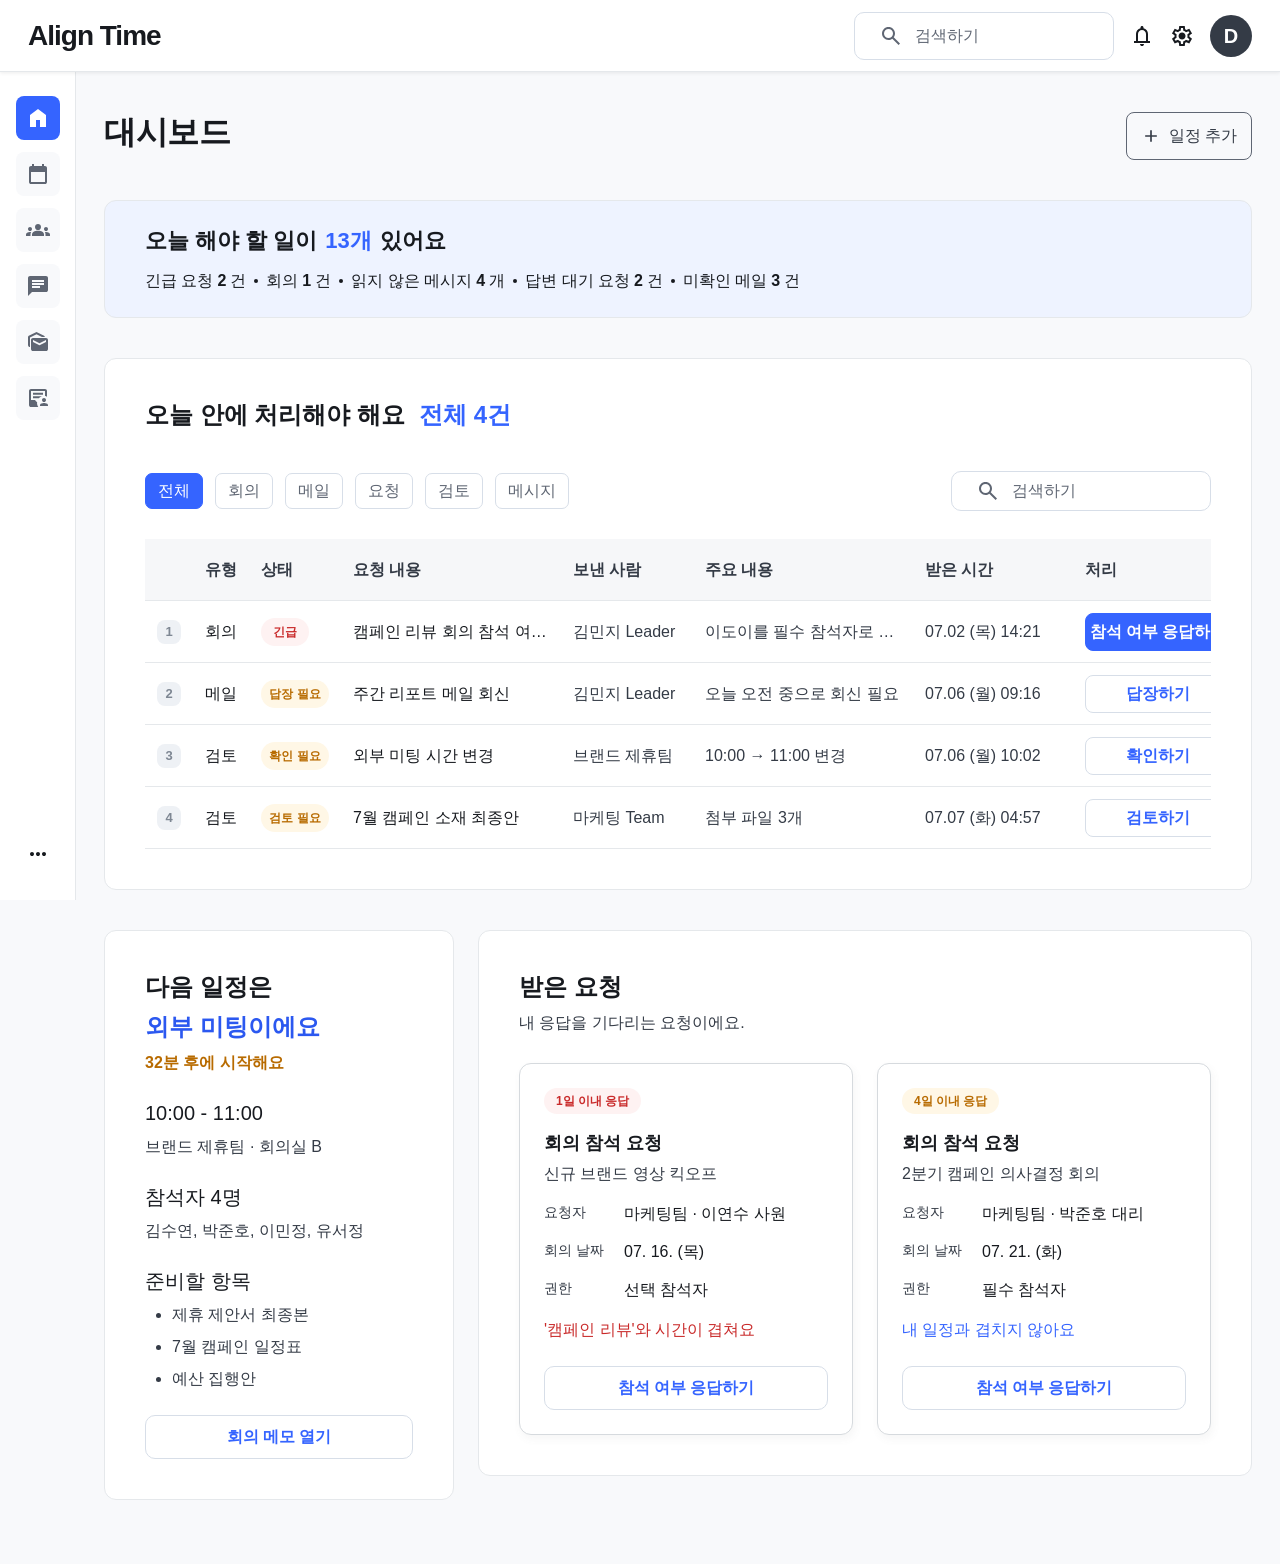
==== commit 616ff2f6: "Replace navigation icons with SVG assets" ====
--- a/index.html
+++ b/index.html
@@ -15,22 +15,14 @@
     </div>
     <div class="header-right">
       <div class="search-box">
-        <svg class="search-icon" width="24" height="24" viewBox="0 0 24 24" fill="none">
-          <path d="M15.5 15.5L19 19M17 10C17 13.866 13.866 17 10 17C6.13401 17 3 13.866 3 10C3 6.13401 6.13401 3 10 3C13.866 3 17 6.13401 17 10Z" stroke="#5F6673" stroke-width="2" stroke-linecap="round"/>
-        </svg>
+        <span class="search-icon icon-mask icon-search" aria-hidden="true"></span>
         <span class="search-placeholder">검색하기</span>
       </div>
       <button class="icon-btn" id="notif-btn">
-        <svg width="24" height="24" viewBox="0 0 24 24" fill="none">
-          <path d="M18 8C18 6.4087 17.3679 4.88258 16.2426 3.75736C15.1174 2.63214 13.5913 2 12 2C10.4087 2 8.88258 2.63214 7.75736 3.75736C6.63214 4.88258 6 6.4087 6 8C6 15 3 17 3 17H21C21 17 18 15 18 8Z" stroke="#171A1F" stroke-width="2" stroke-linecap="round" stroke-linejoin="round"/>
-          <path d="M13.73 21C13.5542 21.3031 13.3019 21.5547 12.9982 21.7295C12.6946 21.9044 12.3504 21.9965 12 21.9965C11.6496 21.9965 11.3054 21.9044 11.0018 21.7295C10.6982 21.5547 10.4458 21.3031 10.27 21" stroke="#171A1F" stroke-width="2" stroke-linecap="round" stroke-linejoin="round"/>
-        </svg>
+        <span class="icon-mask icon-notification" aria-hidden="true"></span>
       </button>
       <button class="icon-btn" id="settings-btn">
-        <svg width="24" height="24" viewBox="0 0 24 24" fill="none">
-          <path d="M12 15C13.6569 15 15 13.6569 15 12C15 10.3431 13.6569 9 12 9C10.3431 9 9 10.3431 9 12C9 13.6569 10.3431 15 12 15Z" stroke="#171A1F" stroke-width="2"/>
-          <path d="M19.4 15C19.2669 15.3016 19.2272 15.6362 19.286 15.9606C19.3448 16.285 19.4995 16.5843 19.73 16.82L19.79 16.88C19.976 17.0657 20.1235 17.2863 20.2241 17.5291C20.3248 17.7719 20.3766 18.0322 20.3766 18.295C20.3766 18.5578 20.3248 18.8181 20.2241 19.0609C20.1235 19.3037 19.976 19.5243 19.79 19.71C19.6043 19.896 19.3837 20.0435 19.1409 20.1441C18.8981 20.2448 18.6378 20.2966 18.375 20.2966C18.1122 20.2966 17.8519 20.2448 17.6091 20.1441C17.3663 20.0435 17.1457 19.896 16.96 19.71L16.9 19.65C16.6643 19.4195 16.365 19.2648 16.0406 19.206C15.7162 19.1472 15.3816 19.1869 15.08 19.32C14.7842 19.4468 14.532 19.6572 14.3543 19.9255C14.1766 20.1938 14.0813 20.5082 14.08 20.83V21C14.08 21.5304 13.8693 22.0391 13.4942 22.4142C13.1191 22.7893 12.6104 23 12.08 23C11.5496 23 11.0409 22.7893 10.6658 22.4142C10.2907 22.0391 10.08 21.5304 10.08 21V20.91C10.0723 20.579 9.96512 20.258 9.77251 19.9887C9.5799 19.7194 9.31074 19.5143 9 19.4C8.69838 19.2669 8.36381 19.2272 8.03941 19.286C7.71502 19.3448 7.41568 19.4995 7.18 19.73L7.12 19.79C6.93425 19.976 6.71368 20.1235 6.47088 20.2241C6.22808 20.3248 5.96783 20.3766 5.705 20.3766C5.44217 20.3766 5.18192 20.3248 4.93912 20.2241C4.69632 20.1235 4.47575 19.976 4.29 19.79C4.10405 19.6043 3.95653 19.3837 3.85588 19.1409C3.75523 18.8981 3.70343 18.6378 3.70343 18.375C3.70343 18.1122 3.75523 17.8519 3.85588 17.6091C3.95653 17.3663 4.10405 17.1457 4.29 16.96L4.35 16.9C4.58054 16.6643 4.73519 16.365 4.794 16.0406C4.85282 15.7162 4.81312 15.3816 4.68 15.08C4.55324 14.7842 4.34276 14.532 4.07447 14.3543C3.80618 14.1766 3.49179 14.0813 3.17 14.08H3C2.46957 14.08 1.96086 13.8693 1.58579 13.4942C1.21071 13.1191 1 12.6104 1 12.08C1 11.5496 1.21071 11.0409 1.58579 10.6658C1.96086 10.2907 2.46957 10.08 3 10.08H3.09C3.42001 10.0723 3.74101 9.96512 4.0103 9.77251C4.27959 9.5799 4.48466 9.31074 4.6 9C4.73312 8.69838 4.77282 8.36381 4.714 8.03941C4.65519 7.71502 4.50054 7.41568 4.27 7.18L4.21 7.12C4.02405 6.93425 3.87653 6.71368 3.77588 6.47088C3.67523 6.22808 3.62343 5.96783 3.62343 5.705C3.62343 5.44217 3.67523 5.18192 3.77588 4.93912C3.87653 4.69632 4.02405 4.47575 4.21 4.29C4.39575 4.10405 4.61632 3.95653 4.85912 3.85588C5.10192 3.75523 5.36217 3.70343 5.625 3.70343C5.88783 3.70343 6.14808 3.75523 6.39088 3.85588C6.63368 3.95653 6.85425 4.10405 7.04 4.29L7.1 4.35C7.33568 4.58054 7.63502 4.73519 7.95941 4.794C8.28381 4.85282 8.61838 4.81312 8.92 4.68C9.21583 4.55324 9.46804 4.34276 9.64573 4.07447C9.82342 3.80618 9.91868 3.49179 9.92 3.17V3C9.92 2.46957 10.1307 1.96086 10.5058 1.58579C10.8809 1.21071 11.3896 1 11.92 1C12.4504 1 12.9591 1.21071 13.3342 1.58579C13.7093 1.96086 13.92 2.46957 13.92 3V3.09C13.9277 3.42001 14.0349 3.74101 14.2275 4.0103C14.4201 4.27959 14.6893 4.48466 15 4.6C15.3016 4.73312 15.6362 4.77282 15.9606 4.714C16.285 4.65519 16.5843 4.50054 16.82 4.27L16.88 4.21C17.0657 4.02405 17.2863 3.87653 17.5291 3.77588C17.7719 3.67523 18.0322 3.62343 18.295 3.62343C18.5578 3.62343 18.8181 3.67523 19.0609 3.77588C19.3037 3.87653 19.5243 4.02405 19.71 4.29C19.896 4.39575 20.0435 4.61632 20.1441 4.85912C20.2448 5.10192 20.2966 5.36217 20.2966 5.625C20.2966 5.88783 20.2448 6.14808 20.1441 6.39088C20.0435 6.63368 19.896 6.85425 19.71 7.04L19.65 7.1C19.4195 7.33568 19.2648 7.63502 19.206 7.95941C19.1472 8.28381 19.1869 8.61838 19.32 8.92C19.4468 9.21583 19.6572 9.46804 19.9255 9.64573C20.1938 9.82342 20.5082 9.91868 20.83 9.92H21C21.5304 9.92 22.0391 10.1307 22.4142 10.5058C22.7893 10.8809 23 11.3896 23 11.92C23 12.4504 22.7893 12.9591 22.4142 13.3342C22.0391 13.7093 21.5304 13.92 21 13.92H20.91C20.579 13.9277 20.258 14.0349 19.9887 14.2275C19.7194 14.4201 19.5143 14.6893 19.4 15Z" stroke="#171A1F" stroke-width="2"/>
-        </svg>
+        <span class="icon-mask icon-settings" aria-hidden="true"></span>
       </button>
       <div class="profile-avatar">D</div>
     </div>
@@ -40,51 +32,26 @@
     <aside class="sidebar">
       <nav class="sidebar-nav">
         <button class="sidebar-icon-btn sidebar-icon-active" data-action="dashboard">
-          <svg width="24" height="24" viewBox="0 0 24 24" fill="none">
-            <path d="M3 9L12 2L21 9V20C21 20.5304 20.7893 21.0391 20.4142 21.4142C20.0391 21.7893 19.5304 22 19 22H5C4.46957 22 3.96086 21.7893 3.58579 21.4142C3.21071 21.0391 3 20.5304 3 20V9Z" stroke="white" stroke-width="2" stroke-linecap="round" stroke-linejoin="round"/>
-            <path d="M9 22V12H15V22" stroke="white" stroke-width="2" stroke-linecap="round" stroke-linejoin="round"/>
-          </svg>
+          <span class="icon-mask icon-home" aria-hidden="true"></span>
         </button>
         <button class="sidebar-icon-btn" data-action="calendar">
-          <svg width="24" height="24" viewBox="0 0 24 24" fill="none">
-            <rect x="3" y="4" width="18" height="18" rx="2" stroke="#5F6673" stroke-width="2"/>
-            <path d="M16 2V6" stroke="#5F6673" stroke-width="2" stroke-linecap="round"/>
-            <path d="M8 2V6" stroke="#5F6673" stroke-width="2" stroke-linecap="round"/>
-            <path d="M3 10H21" stroke="#5F6673" stroke-width="2"/>
-          </svg>
+          <span class="icon-mask icon-calendar" aria-hidden="true"></span>
         </button>
         <button class="sidebar-icon-btn" data-action="meeting">
-          <svg width="24" height="24" viewBox="0 0 24 24" fill="none">
-            <path d="M17 21V19C17 17.9391 16.5786 16.9217 15.8284 16.1716C15.0783 15.4214 14.0609 15 13 15H5C3.93913 15 2.92172 15.4214 2.17157 16.1716C1.42143 16.9217 1 17.9391 1 19V21" stroke="#5F6673" stroke-width="2" stroke-linecap="round"/>
-            <path d="M9 11C11.2091 11 13 9.20914 13 7C13 4.79086 11.2091 3 9 3C6.79086 3 5 4.79086 5 7C5 9.20914 6.79086 11 9 11Z" stroke="#5F6673" stroke-width="2" stroke-linecap="round"/>
-            <path d="M23 21V19C22.9993 18.1137 22.7044 17.2528 22.1614 16.5523C21.6184 15.8519 20.8581 15.3516 20 15.13" stroke="#5F6673" stroke-width="2" stroke-linecap="round"/>
-            <path d="M16 3.13C16.8604 3.35031 17.623 3.85071 18.1676 4.55232C18.7122 5.25392 19.0078 6.11683 19.0078 7.005C19.0078 7.89318 18.7122 8.75608 18.1676 9.45769C17.623 10.1593 16.8604 10.6597 16 10.88" stroke="#5F6673" stroke-width="2" stroke-linecap="round"/>
-          </svg>
+          <span class="icon-mask icon-meetings" aria-hidden="true"></span>
         </button>
         <button class="sidebar-icon-btn" data-action="message">
-          <svg width="24" height="24" viewBox="0 0 24 24" fill="none">
-            <path d="M21 15C21 15.5304 20.7893 16.0391 20.4142 16.4142C20.0391 16.7893 19.5304 17 19 17H7L3 21V5C3 4.46957 3.21071 3.96086 3.58579 3.58579C3.96086 3.21071 4.46957 3 5 3H19C19.5304 3 20.0391 3.21071 20.4142 3.58579C20.7893 3.96086 21 4.46957 21 5V15Z" stroke="#5F6673" stroke-width="2" stroke-linecap="round" stroke-linejoin="round"/>
-          </svg>
+          <span class="icon-mask icon-message" aria-hidden="true"></span>
         </button>
         <button class="sidebar-icon-btn" data-action="mail">
-          <svg width="24" height="24" viewBox="0 0 24 24" fill="none">
-            <rect x="2" y="4" width="20" height="16" rx="2" stroke="#5F6673" stroke-width="2"/>
-            <path d="M22 6L12 13L2 6" stroke="#5F6673" stroke-width="2" stroke-linecap="round" stroke-linejoin="round"/>
-          </svg>
+          <span class="icon-mask icon-mail" aria-hidden="true"></span>
         </button>
         <button class="sidebar-icon-btn" data-action="address">
-          <svg width="24" height="24" viewBox="0 0 24 24" fill="none">
-            <path d="M12 12C14.2091 12 16 10.2091 16 8C16 5.79086 14.2091 4 12 4C9.79086 4 8 5.79086 8 8C8 10.2091 9.79086 12 12 12Z" stroke="#5F6673" stroke-width="2" stroke-linecap="round"/>
-            <path d="M20 21C20 18.8783 19.1571 16.8434 17.6569 15.3431C16.1566 13.8429 14.1217 13 12 13C9.87827 13 7.84344 13.8429 6.34315 15.3431C4.84285 16.8434 4 18.8783 4 21" stroke="#5F6673" stroke-width="2" stroke-linecap="round"/>
-          </svg>
+          <span class="icon-mask icon-contacts" aria-hidden="true"></span>
         </button>
       </nav>
       <button class="sidebar-more-btn" id="sidebar-more-btn">
-        <svg width="24" height="24" viewBox="0 0 24 24" fill="none">
-          <circle cx="5" cy="12" r="2" fill="#171A1F"/>
-          <circle cx="12" cy="12" r="2" fill="#171A1F"/>
-          <circle cx="19" cy="12" r="2" fill="#171A1F"/>
-        </svg>
+        <span class="icon-mask icon-more" aria-hidden="true"></span>
       </button>
     </aside>
 
@@ -92,10 +59,7 @@
       <div class="main-top-bar">
         <h2 class="main-title">대시보드</h2>
         <button class="btn-add-schedule" id="btn-add-schedule">
-          <svg width="20" height="20" viewBox="0 0 24 24" fill="none">
-            <path d="M12 5V19" stroke="#343B46" stroke-width="2" stroke-linecap="round"/>
-            <path d="M5 12H19" stroke="#343B46" stroke-width="2" stroke-linecap="round"/>
-          </svg>
+          <span class="icon-mask icon-plus" aria-hidden="true"></span>
           일정 추가
         </button>
       </div>
@@ -134,9 +98,7 @@
             <button class="filter-chip" type="button">메시지</button>
           </div>
           <div class="search-box urgent-search">
-            <svg class="search-icon" width="24" height="24" viewBox="0 0 24 24" fill="none">
-              <path d="M15.5 15.5L19 19M17 10C17 13.866 13.866 17 10 17C6.13401 17 3 13.866 3 10C3 6.13401 6.13401 3 10 3C13.866 3 17 6.13401 17 10Z" stroke="#5F6673" stroke-width="2" stroke-linecap="round"/>
-            </svg>
+            <span class="search-icon icon-mask icon-search" aria-hidden="true"></span>
             <span class="search-placeholder">검색하기</span>
           </div>
         </div>
@@ -294,10 +256,7 @@
         <div class="aside-profile-bottom">
           <span class="aside-available-text">18:00까지 응답 가능</span>
           <button class="aside-status-link" id="aside-status-link">
-            <svg width="20" height="20" viewBox="0 0 20 20" fill="none">
-              <path d="M12.5 5L17.5 10L12.5 15" stroke="#3564FF" stroke-width="1.5" stroke-linecap="round"/>
-              <path d="M2.5 10H17.5" stroke="#3564FF" stroke-width="1.5" stroke-linecap="round"/>
-            </svg>
+            <span class="icon-mask icon-chevron-right" aria-hidden="true"></span>
             상태 설정
           </button>
         </div>
@@ -306,11 +265,11 @@
       <div class="aside-section">
         <div class="aside-calendar-header">
           <button class="cal-nav-btn" id="cal-prev">
-            <svg width="20" height="20" viewBox="0 0 24 24" fill="none"><path d="M15 18L9 12L15 6" stroke="#5F6673" stroke-width="2" stroke-linecap="round"/></svg>
+            <span class="icon-mask icon-chevron-left" aria-hidden="true"></span>
           </button>
           <h4 class="aside-calendar-title">2026년 7월</h4>
           <button class="cal-nav-btn" id="cal-next">
-            <svg width="20" height="20" viewBox="0 0 24 24" fill="none"><path d="M9 18L15 12L9 6" stroke="#5F6673" stroke-width="2" stroke-linecap="round"/></svg>
+            <span class="icon-mask icon-chevron-right" aria-hidden="true"></span>
           </button>
         </div>
         <div class="aside-calendar-weekdays">
--- a/styles.css
+++ b/styles.css
@@ -9,10 +9,15 @@
   --space-32: 32px;
   --space-36: 36px;
   --space-40: 40px;
-  --header-height: 80px;
-  --sidebar-width: 82px;
+  --header-height: 72px;
+  --sidebar-width: 76px;
   --right-panel-width: clamp(360px, 20.94vw, 402px);
   --content-gutter: clamp(28px, 1.875vw, 36px);
+  --task-table-columns: 48px minmax(56px, 0.5fr) minmax(92px, 0.78fr) minmax(220px, 1.8fr) minmax(132px, 1fr) minmax(220px, 1.75fr) minmax(160px, 1.18fr) minmax(170px, 1.32fr);
+  --task-cell-x-padding: 12px;
+  --task-index-x-padding: 10px;
+  --task-action-button-width: 158px;
+  --task-cell-font-size: 16px;
   --color-bg: #F8F9FB;
   --color-white: #FFFFFF;
   --color-blue: #3564FF;
@@ -72,7 +77,7 @@
   align-items: center;
   justify-content: space-between;
   padding: 0 28px;
-  box-shadow: 0 2px 8px rgba(17, 24, 39, 0.06);
+  box-shadow: 0 1px 4px rgba(0,0,0,0.08);
 }
 
 .header-left {
@@ -82,11 +87,11 @@
 
 .header-logo {
   font-family: "Kakao Small Sans", "Pretendard", -apple-system, BlinkMacSystemFont, "Segoe UI", sans-serif;
-  font-size: 32px;
-  font-weight: 700;
-  color: var(--color-text-primary);
-  line-height: 44px;
-  letter-spacing: 0;
+  font-size: 28px;
+  font-weight: 700;
+  color: var(--color-text-primary);
+  line-height: 40px;
+  letter-spacing: -1px;
 }
 
 .header-right {
@@ -100,15 +105,45 @@
   align-items: center;
   gap: 12px;
   width: 260px;
-  height: 44px;
+  height: 48px;
   padding: 6px 24px;
   border: 1px solid var(--color-search-border);
-  border-radius: 9px;
+  border-radius: 10px;
   background: var(--color-white);
 }
 
 .search-icon {
   flex-shrink: 0;
+}
+
+.icon-mask {
+  display: inline-block;
+  width: 24px;
+  height: 24px;
+  flex-shrink: 0;
+  background-color: currentColor;
+  -webkit-mask: var(--icon-url) center / contain no-repeat;
+  mask: var(--icon-url) center / contain no-repeat;
+}
+
+.icon-home { --icon-url: url("assets/icons/home.svg"); }
+.icon-calendar { --icon-url: url("assets/icons/calendar.svg"); }
+.icon-meetings { --icon-url: url("assets/icons/meetings.svg"); }
+.icon-message { --icon-url: url("assets/icons/message.svg"); }
+.icon-contacts { --icon-url: url("assets/icons/contacts.svg"); }
+.icon-mail { --icon-url: url("assets/icons/mail.svg"); }
+.icon-search { --icon-url: url("assets/icons/search.svg"); }
+.icon-plus { --icon-url: url("assets/icons/plus.svg"); }
+.icon-notification { --icon-url: url("assets/icons/notification.svg"); }
+.icon-settings { --icon-url: url("assets/icons/settings.svg"); }
+.icon-schedule { --icon-url: url("assets/icons/schedule.svg"); }
+.icon-more { --icon-url: url("assets/icons/more.svg"); }
+.icon-chevron-left { --icon-url: url("assets/icons/chevron-left.svg"); }
+.icon-chevron-right { --icon-url: url("assets/icons/chevron-right.svg"); }
+.icon-chevron-down { --icon-url: url("assets/icons/chevron-down.svg"); }
+
+.search-box {
+  color: var(--color-text-tertiary);
 }
 
 .search-placeholder {
@@ -124,6 +159,7 @@
   justify-content: center;
   width: 24px;
   height: 24px;
+  color: var(--color-text-primary);
 }
 
 .profile-avatar {
@@ -168,7 +204,7 @@
   flex-direction: column;
   align-items: center;
   justify-content: space-between;
-  padding: 30px 17px 28px;
+  padding: 24px 16px;
   flex-shrink: 0;
 }
 
@@ -181,34 +217,37 @@
 }
 
 .sidebar-icon-btn {
-  display: flex;
-  align-items: center;
-  justify-content: center;
-  width: 48px;
-  height: 48px;
-  border-radius: 8px;
-  background: var(--color-bg);
-  transition: background 0.15s;
-}
-
-.sidebar-icon-btn:hover {
-  background: #EEF3FF;
-}
-
-.sidebar-icon-active {
-  background: var(--color-blue);
-}
-
-.sidebar-icon-active:hover {
-  background: var(--color-blue);
-}
-
-.sidebar-more-btn {
   display: flex;
   align-items: center;
   justify-content: center;
   width: 44px;
   height: 44px;
+  border-radius: 8px;
+  background: var(--color-bg);
+  color: var(--color-text-tertiary);
+  transition: background 0.15s;
+}
+
+.sidebar-icon-btn:hover {
+  background: #EEF3FF;
+}
+
+.sidebar-icon-active {
+  background: var(--color-blue);
+  color: var(--color-white);
+}
+
+.sidebar-icon-active:hover {
+  background: var(--color-blue);
+}
+
+.sidebar-more-btn {
+  display: flex;
+  align-items: center;
+  justify-content: center;
+  width: 44px;
+  height: 44px;
+  color: var(--color-text-primary);
 }
 
 /* ─── Main Content ─── */
@@ -254,6 +293,11 @@
 
 .btn-add-schedule:hover {
   background: var(--color-bg);
+}
+
+.btn-add-schedule .icon-mask {
+  width: 20px;
+  height: 20px;
 }
 
 /* ─── Summary Banner ─── */
@@ -425,7 +469,7 @@
 
 .task-row {
   display: grid;
-  grid-template-columns: 48px minmax(56px, 0.5fr) minmax(92px, 0.78fr) minmax(220px, 1.8fr) minmax(132px, 1fr) minmax(220px, 1.75fr) minmax(160px, 1.18fr) minmax(170px, 1.32fr);
+  grid-template-columns: var(--task-table-columns);
   align-items: center;
   min-height: 62px;
   border-bottom: 1px solid var(--color-border);
@@ -440,8 +484,8 @@
 
 .task-cell {
   min-width: 0;
-  padding: 0 12px;
-  font-size: 16px;
+  padding: 0 var(--task-cell-x-padding);
+  font-size: var(--task-cell-font-size);
   font-weight: 500;
   line-height: 24px;
   color: var(--color-text-secondary);
@@ -459,7 +503,7 @@
   display: flex;
   align-items: center;
   justify-content: center;
-  padding: 0 10px;
+  padding: 0 var(--task-index-x-padding);
 }
 
 .task-index span {
@@ -508,12 +552,20 @@
 .task-action,
 .task-action-head {
   display: flex;
+  padding-right: var(--task-cell-x-padding);
+  padding-left: var(--task-cell-x-padding);
+}
+
+.task-action {
   justify-content: flex-end;
-  padding-right: 12px;
+}
+
+.task-action-head {
+  justify-content: flex-start;
 }
 
 .task-action-btn {
-  width: min(158px, 100%);
+  width: min(var(--task-action-button-width), 100%);
   height: 38px;
   border: 1px solid var(--color-search-border);
   border-radius: 8px;
@@ -947,6 +999,11 @@
   text-decoration: underline;
 }
 
+.aside-status-link .icon-mask {
+  width: 20px;
+  height: 20px;
+}
+
 /* Calendar */
 .aside-calendar-header {
   display: flex;
@@ -974,6 +1031,11 @@
 
 .cal-nav-btn svg {
   display: block;
+}
+
+.cal-nav-btn .icon-mask {
+  width: 20px;
+  height: 20px;
 }
 
 .aside-calendar-weekdays {
@@ -1132,6 +1194,11 @@
   :root {
     --right-panel-width: 360px;
     --content-gutter: 28px;
+    --task-table-columns: 36px minmax(44px, 0.42fr) minmax(78px, 0.72fr) minmax(170px, 1.5fr) minmax(106px, 0.9fr) minmax(160px, 1.42fr) minmax(132px, 1.08fr) minmax(152px, 1.28fr);
+    --task-cell-x-padding: 8px;
+    --task-index-x-padding: 6px;
+    --task-action-button-width: 148px;
+    --task-cell-font-size: 14px;
   }
 
   .urgent-section {
@@ -1145,31 +1212,12 @@
     padding-right: 40px;
   }
 
-  .task-row {
-    grid-template-columns: 36px minmax(44px, 0.42fr) minmax(78px, 0.72fr) minmax(170px, 1.5fr) minmax(106px, 0.9fr) minmax(160px, 1.42fr) minmax(132px, 1.08fr) minmax(152px, 1.28fr);
-  }
-
-  .task-cell {
-    padding: 0 8px;
-    font-size: 14px;
-  }
-
-  .task-index {
-    padding: 0 6px;
-  }
-
   .task-status {
     padding: 0 10px;
     font-size: 12px;
   }
 
-  .task-action,
-  .task-action-head {
-    padding-right: 8px;
-  }
-
   .task-action-btn {
-    width: min(148px, 100%);
     font-size: 14px;
   }
 
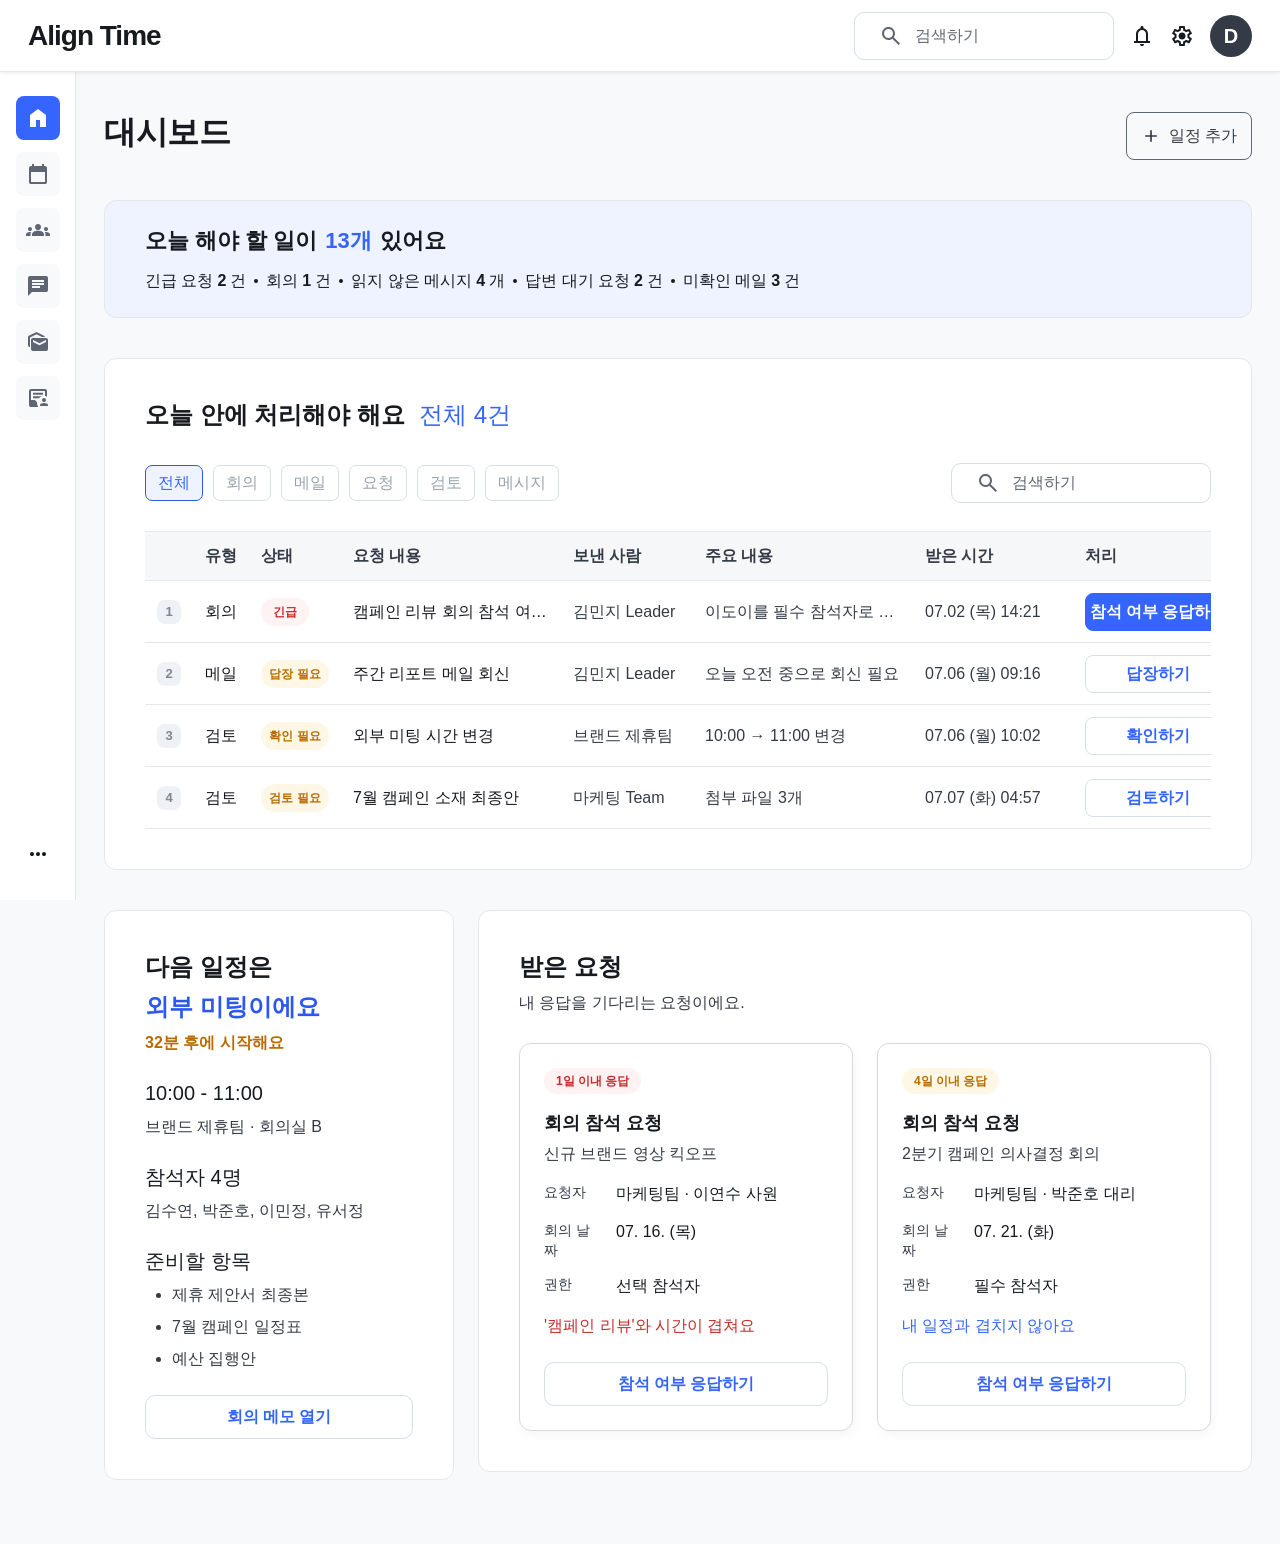
==== commit b815abf4: "Refine dashboard task filter styles" ====
--- a/index.html
+++ b/index.html
@@ -256,7 +256,7 @@
         <div class="aside-profile-bottom">
           <span class="aside-available-text">18:00까지 응답 가능</span>
           <button class="aside-status-link" id="aside-status-link">
-            <span class="icon-mask icon-chevron-right" aria-hidden="true"></span>
+            <span class="icon-mask icon-schedule" aria-hidden="true"></span>
             상태 설정
           </button>
         </div>
@@ -284,7 +284,7 @@
           <span class="cal-day">4</span>
           <span class="cal-day cal-day-sat">5</span>
           <span class="cal-day cal-day-sun">6</span>
-          <span class="cal-day">7</span>
+          <span class="cal-day cal-day-today">7</span>
           <span class="cal-day">8</span>
           <span class="cal-day">9</span>
           <span class="cal-day">10</span>
@@ -293,7 +293,7 @@
           <span class="cal-day cal-day-sun">13</span>
           <span class="cal-day">14</span>
           <span class="cal-day">15</span>
-          <span class="cal-day cal-day-today">16</span>
+          <span class="cal-day">16</span>
           <span class="cal-day">17</span>
           <span class="cal-day">18</span>
           <span class="cal-day cal-day-sat">19</span>
--- a/styles.css
+++ b/styles.css
@@ -412,7 +412,7 @@
 
 .urgent-total {
   font-size: 24px;
-  font-weight: 700;
+  font-weight: 500;
   line-height: 32px;
   color: var(--color-blue);
   white-space: nowrap;
@@ -424,13 +424,13 @@
   align-items: center;
   gap: 20px;
   min-width: 0;
-  margin-top: 40px;
+  margin-top: 32px;
 }
 
 .filter-chips {
   display: flex;
   align-items: center;
-  gap: 12px;
+  gap: 10px;
   min-width: 0;
   flex-wrap: nowrap;
 }
@@ -441,17 +441,17 @@
   border: 1px solid var(--color-search-border);
   border-radius: 7px;
   background: var(--color-white);
-  color: var(--color-text-tertiary);
+  color: #9AA3AF;
   font-size: 16px;
   font-weight: 500;
-  line-height: 24px;
+  line-height: 22px;
   white-space: nowrap;
 }
 
 .filter-chip-active {
-  background: var(--color-blue);
-  border-color: var(--color-blue);
-  color: var(--color-white);
+  background: #EEF3FF;
+  border-color: #2B58F0;
+  color: #3564FF;
 }
 
 .urgent-search {
@@ -477,9 +477,10 @@
 }
 
 .task-head {
-  min-height: 62px;
+  min-height: 50px;
   background: #F6F7F9;
   color: var(--color-text-tertiary);
+  border-top: 1px solid var(--color-border);
 }
 
 .task-cell {
@@ -648,7 +649,7 @@
 
 .meta-label {
   color: var(--color-text-secondary);
-  width: 60px;
+  width: 52px;
   flex-shrink: 0;
   font-weight: 400;
 }
@@ -658,6 +659,7 @@
   font-size: 16px;
   font-weight: 400;
   line-height: 24px;
+  white-space: nowrap;
 }
 
 .card-note {
@@ -972,6 +974,7 @@
   flex-direction: column;
   gap: 4px;
   margin-top: 10px;
+  margin-left: 48px;
 }
 
 .aside-available-text {
@@ -1008,11 +1011,14 @@
 .aside-calendar-header {
   display: flex;
   align-items: center;
-  justify-content: space-between;
+  justify-content: flex-start;
+  gap: 16px;
   margin-bottom: 14px;
 }
 
 .aside-calendar-title {
+  order: 1;
+  margin-right: auto;
   font-size: 18px;
   font-weight: 700;
   color: var(--color-text-primary);
@@ -1020,22 +1026,35 @@
 }
 
 .cal-nav-btn {
+  order: 2;
   display: flex;
   align-items: center;
   justify-content: center;
-  width: 24px;
-  height: 24px;
+  width: 16px;
+  height: 16px;
   background: none;
   border: none;
 }
 
+#cal-next {
+  order: 3;
+}
+
+#cal-prev {
+  color: #A8ADB5;
+}
+
+#cal-next {
+  color: #171A1F;
+}
+
 .cal-nav-btn svg {
   display: block;
 }
 
 .cal-nav-btn .icon-mask {
-  width: 20px;
-  height: 20px;
+  width: 16px;
+  height: 16px;
 }
 
 .aside-calendar-weekdays {
@@ -1136,8 +1155,8 @@
 .aside-today-link {
   display: flex;
   align-items: center;
-  justify-content: center;
-  width: 100%;
+  justify-content: flex-start;
+  width: 142px;
   height: 44px;
   padding: 0 16px;
   margin-top: 16px;
@@ -1148,6 +1167,7 @@
   font-weight: 700;
   color: var(--color-blue);
   line-height: 24px;
+  white-space: nowrap;
   transition: background 0.15s;
 }
 
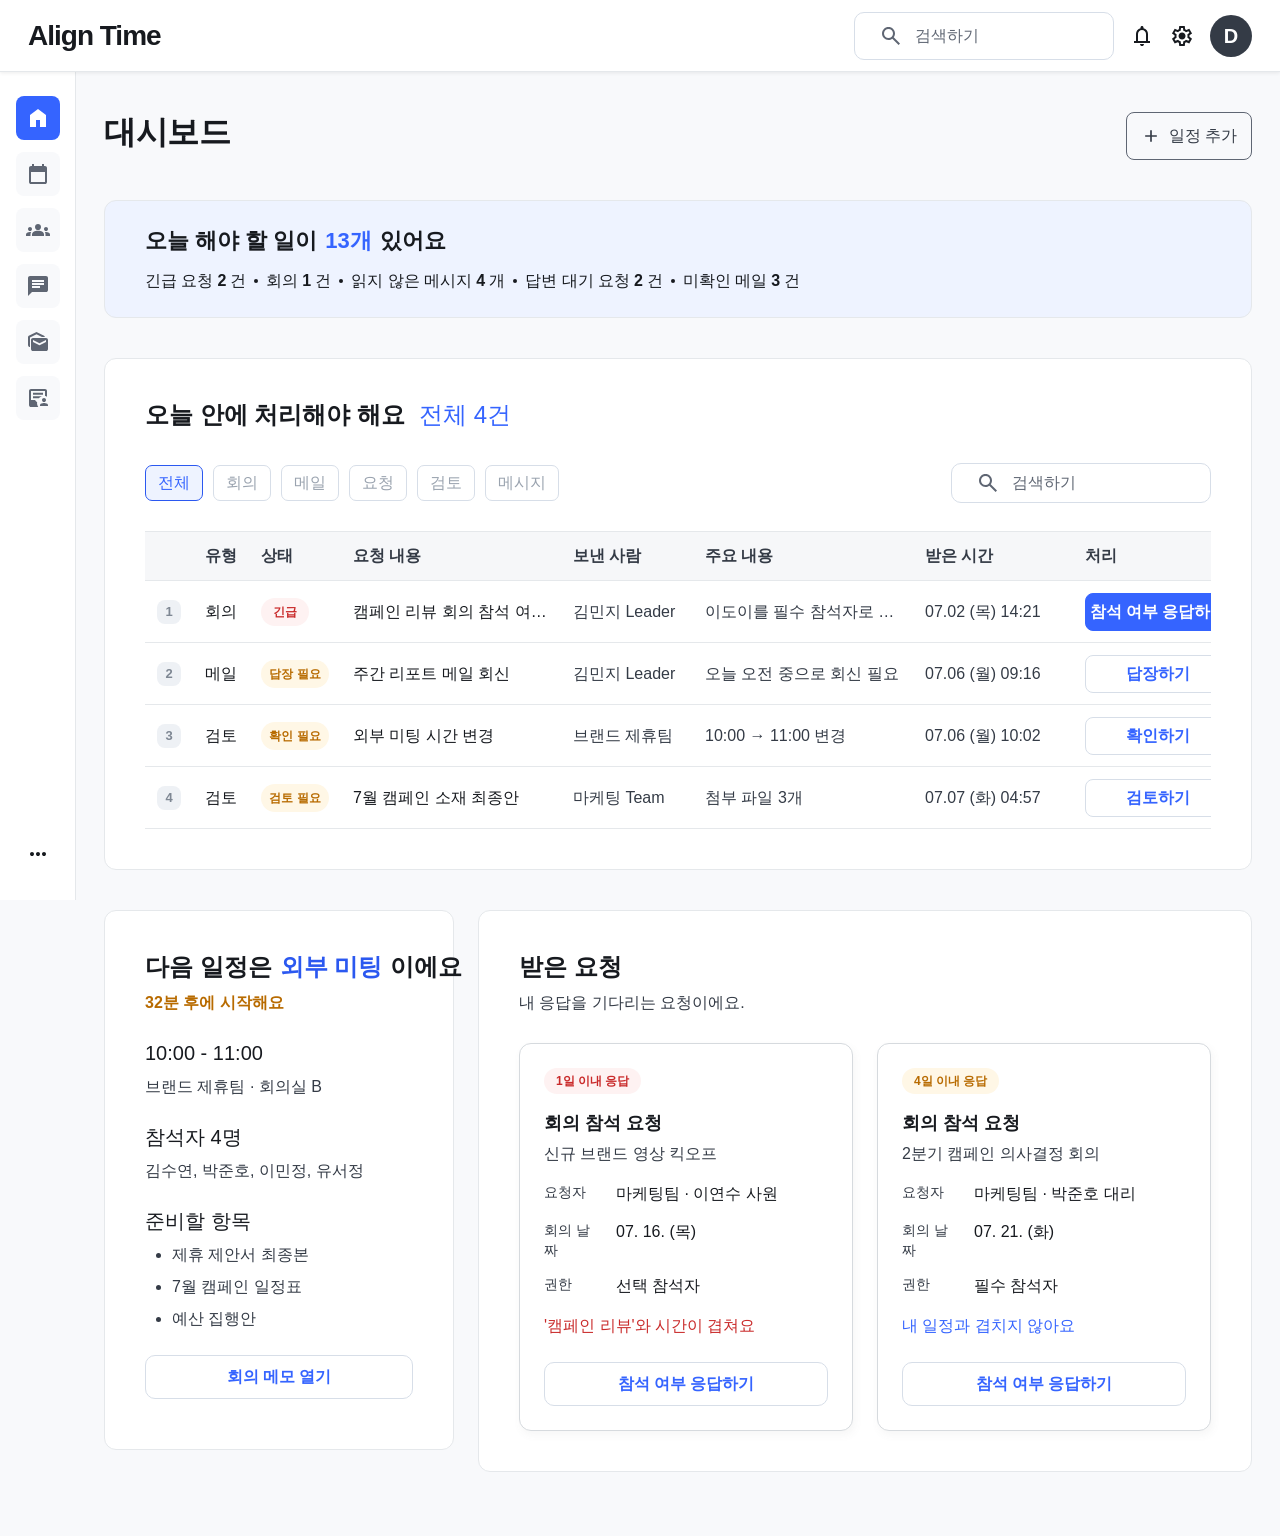
==== commit ef8502c9: "Refine dashboard next schedule title" ====
--- a/index.html
+++ b/index.html
@@ -169,7 +169,7 @@
           <div class="next-schedule-header">
             <div class="next-schedule-title-row">
               <span class="next-schedule-title">다음 일정은</span>
-              <span class="next-schedule-title next-schedule-title-blue">외부 미팅이에요</span>
+              <span class="next-schedule-title next-schedule-title-blue">외부 미팅</span><span class="next-schedule-title">이에요</span>
             </div>
             <p class="next-schedule-urgent">32분 후에 시작해요</p>
           </div>
--- a/styles.css
+++ b/styles.css
@@ -760,7 +760,8 @@
   display: flex;
   align-items: center;
   gap: 8px;
-  flex-wrap: wrap;
+  flex-wrap: nowrap;
+  white-space: nowrap;
 }
 
 .next-schedule-title {
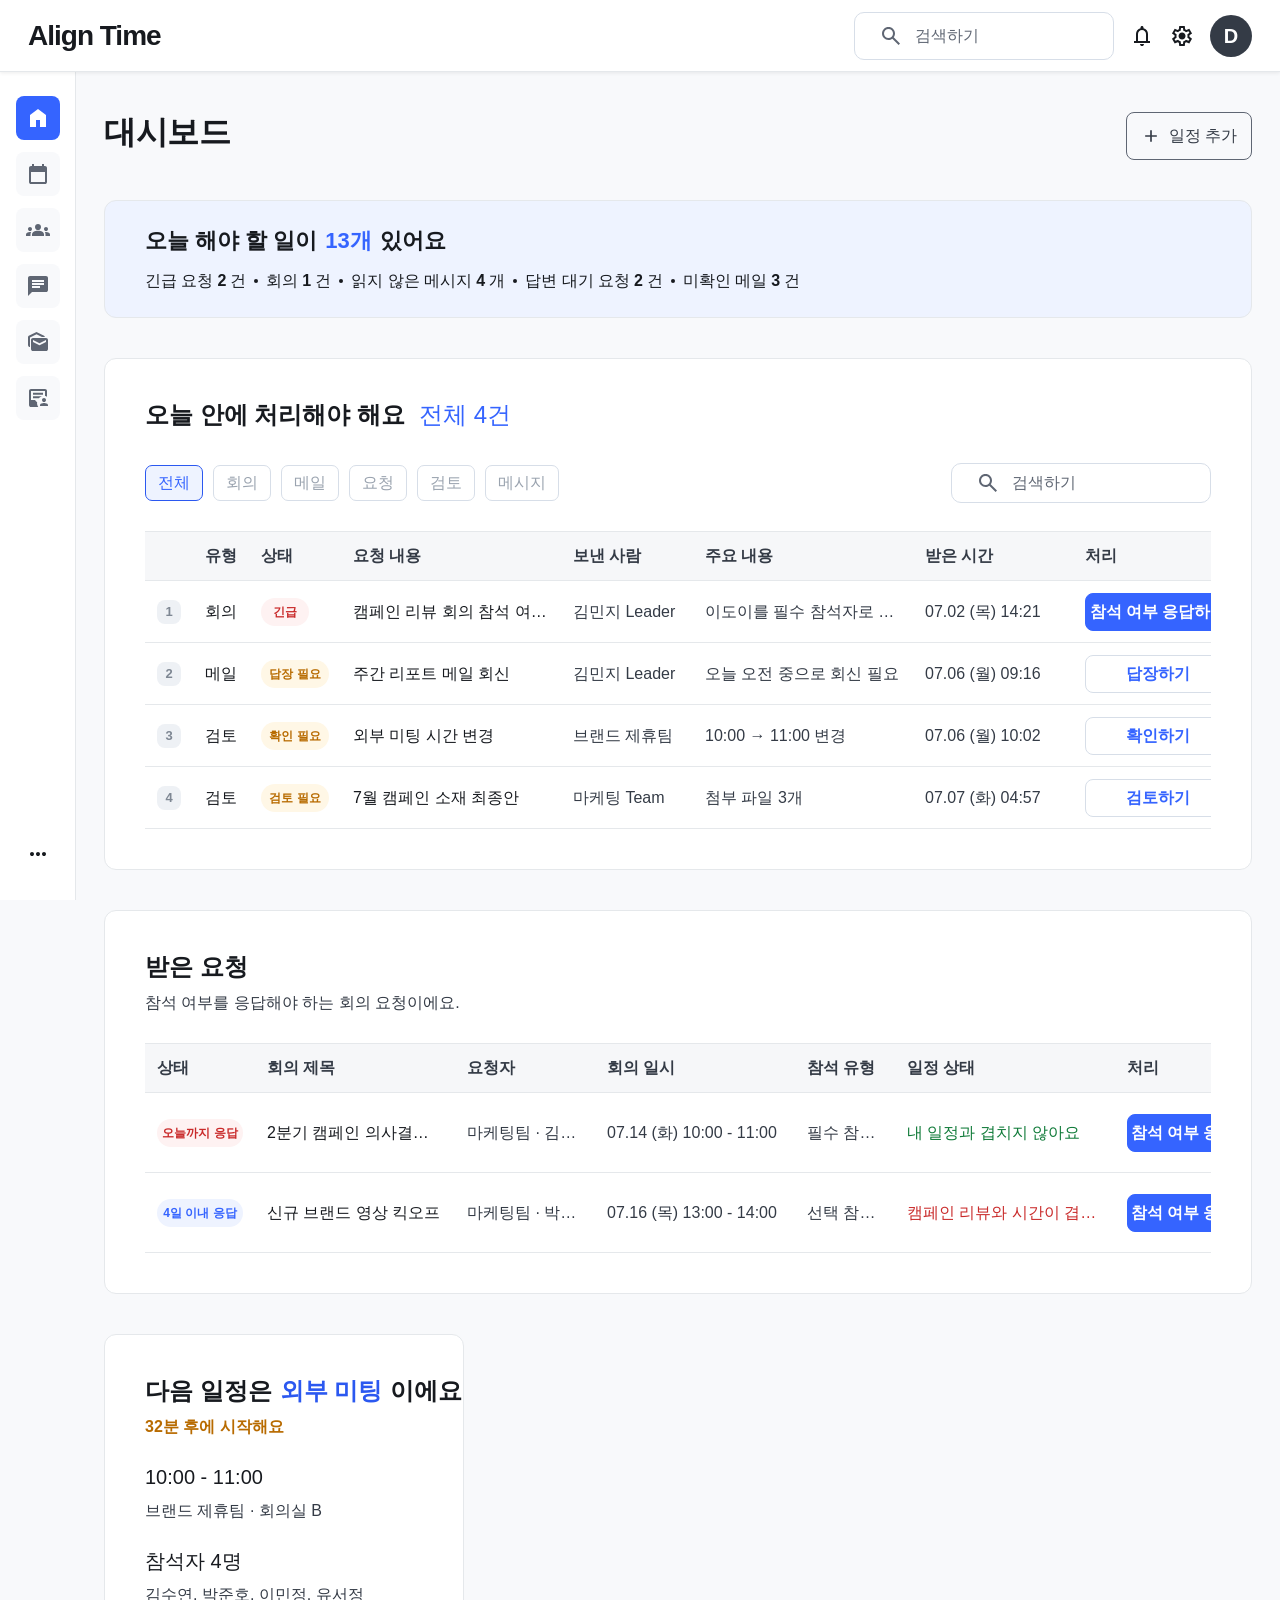
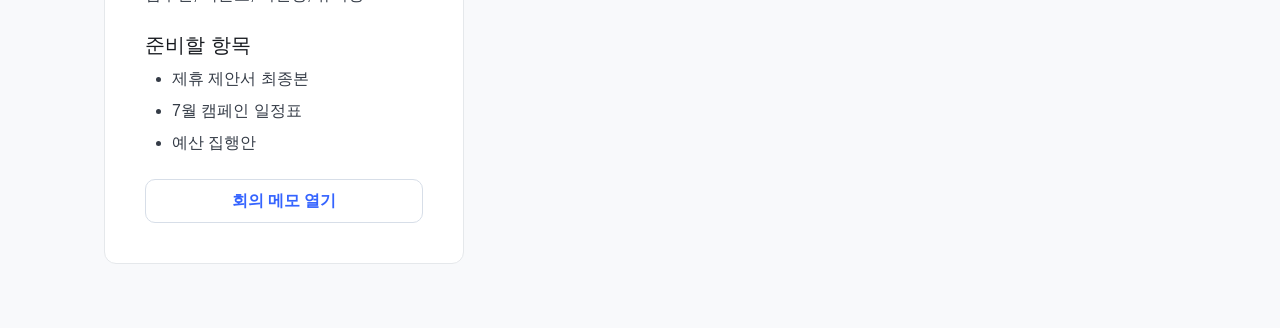
==== commit 5585b666: "Reorganize dashboard request section" ====
--- a/index.html
+++ b/index.html
@@ -31,22 +31,22 @@
   <div class="body-layout">
     <aside class="sidebar">
       <nav class="sidebar-nav">
-        <button class="sidebar-icon-btn sidebar-icon-active" data-action="dashboard">
+        <button class="sidebar-icon-btn sidebar-icon-active" type="button" data-action="dashboard" aria-label="대시보드" data-tooltip="대시보드">
           <span class="icon-mask icon-home" aria-hidden="true"></span>
         </button>
-        <button class="sidebar-icon-btn" data-action="calendar">
+        <button class="sidebar-icon-btn" type="button" data-action="calendar" data-disabled-nav="true" aria-label="캘린더" data-tooltip="캘린더">
           <span class="icon-mask icon-calendar" aria-hidden="true"></span>
         </button>
-        <button class="sidebar-icon-btn" data-action="meeting">
+        <button class="sidebar-icon-btn" type="button" data-action="meeting" aria-label="회의" data-tooltip="회의">
           <span class="icon-mask icon-meetings" aria-hidden="true"></span>
         </button>
-        <button class="sidebar-icon-btn" data-action="message">
+        <button class="sidebar-icon-btn" type="button" data-action="message" data-disabled-nav="true" aria-label="메시지" data-tooltip="메시지">
           <span class="icon-mask icon-message" aria-hidden="true"></span>
         </button>
-        <button class="sidebar-icon-btn" data-action="mail">
+        <button class="sidebar-icon-btn" type="button" data-action="mail" data-disabled-nav="true" aria-label="메일" data-tooltip="메일">
           <span class="icon-mask icon-mail" aria-hidden="true"></span>
         </button>
-        <button class="sidebar-icon-btn" data-action="address">
+        <button class="sidebar-icon-btn" type="button" data-action="address" data-disabled-nav="true" aria-label="주소록" data-tooltip="주소록">
           <span class="icon-mask icon-contacts" aria-hidden="true"></span>
         </button>
       </nav>
@@ -165,6 +165,46 @@
       </section>
 
       <div class="bottom-row">
+        <section class="received-section">
+          <div class="section-header-block">
+            <h3 class="section-title-large">받은 요청</h3>
+            <p class="section-desc-large">참석 여부를 응답해야 하는 회의 요청이에요.</p>
+          </div>
+          <div class="received-table" role="table" aria-label="받은 회의 요청">
+            <div class="received-row received-head" role="row">
+              <div class="received-cell" role="columnheader">상태</div>
+              <div class="received-cell" role="columnheader">회의 제목</div>
+              <div class="received-cell" role="columnheader">요청자</div>
+              <div class="received-cell" role="columnheader">회의 일시</div>
+              <div class="received-cell" role="columnheader">참석 유형</div>
+              <div class="received-cell" role="columnheader">일정 상태</div>
+              <div class="received-cell received-action-head" role="columnheader">처리</div>
+            </div>
+            <div class="received-row" role="row">
+              <div class="received-cell" role="cell"><span class="task-status status-urgent">오늘까지 응답</span></div>
+              <div class="received-cell received-title" role="cell">2분기 캠페인 의사결정 회의</div>
+              <div class="received-cell" role="cell">마케팅팀 · 김민지</div>
+              <div class="received-cell" role="cell">07.14 (화) 10:00 - 11:00</div>
+              <div class="received-cell" role="cell">필수 참석자</div>
+              <div class="received-cell received-status-good" role="cell">내 일정과 겹치지 않아요</div>
+              <div class="received-cell received-action" role="cell">
+                <button class="task-action-btn task-action-primary" id="received-btn-1">참석 여부 응답하기</button>
+              </div>
+            </div>
+            <div class="received-row" role="row">
+              <div class="received-cell" role="cell"><span class="task-status status-info">4일 이내 응답</span></div>
+              <div class="received-cell received-title" role="cell">신규 브랜드 영상 킥오프</div>
+              <div class="received-cell" role="cell">마케팅팀 · 박준호</div>
+              <div class="received-cell" role="cell">07.16 (목) 13:00 - 14:00</div>
+              <div class="received-cell" role="cell">선택 참석자</div>
+              <div class="received-cell received-status-bad" role="cell">캠페인 리뷰와 시간이 겹쳐요</div>
+              <div class="received-cell received-action" role="cell">
+                <button class="task-action-btn task-action-primary" id="received-btn-2">참석 여부 응답하기</button>
+              </div>
+            </div>
+          </div>
+        </section>
+
         <section class="next-schedule-section">
           <div class="next-schedule-header">
             <div class="next-schedule-title-row">
@@ -192,47 +232,6 @@
             </div>
           </div>
           <button class="btn-secondary-full" id="next-schedule-btn">회의 메모 열기</button>
-        </section>
-
-        <section class="received-section">
-          <div class="section-header-block">
-            <h3 class="section-title-large">받은 요청</h3>
-            <p class="section-desc-large">내 응답을 기다리는 요청이에요.</p>
-          </div>
-          <div class="received-cards">
-            <div class="received-card">
-              <div class="received-card-body">
-                <span class="card-badge card-badge-red">1일 이내 응답</span>
-                <div class="card-text-block">
-                  <h4 class="card-title">회의 참석 요청</h4>
-                  <p class="card-subtitle">신규 브랜드 영상 킥오프</p>
-                </div>
-                <div class="card-meta-grid">
-                  <div class="card-meta-row"><span class="meta-label">요청자</span><span class="meta-value">마케팅팀 · 이연수 사원</span></div>
-                  <div class="card-meta-row"><span class="meta-label">회의 날짜</span><span class="meta-value">07. 16. (목)</span></div>
-                  <div class="card-meta-row"><span class="meta-label">권한</span><span class="meta-value">선택 참석자</span></div>
-                </div>
-                <p class="card-note card-note-red">'캠페인 리뷰'와 시간이 겹쳐요</p>
-              </div>
-              <button class="btn-secondary-full" id="received-btn-1">참석 여부 응답하기</button>
-            </div>
-            <div class="received-card">
-              <div class="received-card-body">
-                <span class="card-badge card-badge-yellow">4일 이내 응답</span>
-                <div class="card-text-block">
-                  <h4 class="card-title">회의 참석 요청</h4>
-                  <p class="card-subtitle">2분기 캠페인 의사결정 회의</p>
-                </div>
-                <div class="card-meta-grid">
-                  <div class="card-meta-row"><span class="meta-label">요청자</span><span class="meta-value">마케팅팀 · 박준호 대리</span></div>
-                  <div class="card-meta-row"><span class="meta-label">회의 날짜</span><span class="meta-value">07. 21. (화)</span></div>
-                  <div class="card-meta-row"><span class="meta-label">권한</span><span class="meta-value">필수 참석자</span></div>
-                </div>
-                <p class="card-note card-note-blue">내 일정과 겹치지 않아요</p>
-              </div>
-              <button class="btn-secondary-full" id="received-btn-2">참석 여부 응답하기</button>
-            </div>
-          </div>
         </section>
       </div>
     </main>
@@ -337,6 +336,6 @@
 
 <div id="toast" class="toast"></div>
 
-<script src="main.js"></script>
+<script src="main.js?v=nav-disabled"></script>
 </body>
 </html>
--- a/styles.css
+++ b/styles.css
@@ -18,6 +18,8 @@
   --task-index-x-padding: 10px;
   --task-action-button-width: 158px;
   --task-cell-font-size: 16px;
+  --received-table-columns: minmax(110px, 0.85fr) minmax(200px, 1.35fr) minmax(140px, 0.95fr) minmax(200px, 1.3fr) minmax(100px, 0.75fr) minmax(220px, 1.45fr) minmax(168px, 1fr);
+  --received-action-button-width: 144px;
   --color-bg: #F8F9FB;
   --color-white: #FFFFFF;
   --color-blue: #3564FF;
@@ -217,6 +219,7 @@
 }
 
 .sidebar-icon-btn {
+  position: relative;
   display: flex;
   align-items: center;
   justify-content: center;
@@ -228,6 +231,35 @@
   transition: background 0.15s;
 }
 
+.sidebar-icon-btn[data-tooltip]::after {
+  position: absolute;
+  left: calc(100% + 12px);
+  top: 50%;
+  z-index: 200;
+  padding: 8px 10px;
+  border-radius: 8px;
+  background: #171A1F;
+  color: var(--color-white);
+  box-shadow: 0 8px 20px rgba(15, 23, 42, 0.16);
+  content: attr(data-tooltip);
+  font-size: 13px;
+  font-weight: 600;
+  line-height: 18px;
+  opacity: 0;
+  pointer-events: none;
+  transform: translateY(-50%) translateX(-4px);
+  transition: opacity 140ms ease, transform 140ms ease, visibility 140ms ease;
+  visibility: hidden;
+  white-space: nowrap;
+}
+
+.sidebar-icon-btn[data-tooltip]:hover::after,
+.sidebar-icon-btn[data-tooltip]:focus-visible::after {
+  opacity: 1;
+  transform: translateY(-50%) translateX(0);
+  visibility: visible;
+}
+
 .sidebar-icon-btn:hover {
   background: #EEF3FF;
 }
@@ -548,6 +580,11 @@
 .status-waiting {
   background: var(--color-yellow-bg);
   color: var(--color-yellow-text);
+}
+
+.status-info {
+  background: #EEF3FF;
+  color: var(--color-blue);
 }
 
 .task-action,
@@ -727,10 +764,10 @@
 /* ─── Bottom Row ─── */
 
 .bottom-row {
-  display: grid;
-  grid-template-columns: minmax(300px, 350px) minmax(0, 1fr);
-  gap: clamp(24px, 1.67vw, 32px);
-  align-items: start;
+  display: flex;
+  flex-direction: column;
+  gap: 40px;
+  align-items: flex-start;
   width: 100%;
   min-width: 0;
 }
@@ -745,8 +782,8 @@
   display: flex;
   flex-direction: column;
   gap: 24px;
-  width: 100%;
-  min-height: 540px;
+  width: clamp(360px, 26.67vw, 512px);
+  min-height: 444px;
   min-width: 0;
 }
 
@@ -828,32 +865,76 @@
   display: flex;
   flex-direction: column;
   gap: 28px;
+  width: 100%;
   min-width: 0;
 }
 
-.received-cards {
+.received-table {
+  width: 100%;
+  min-width: 0;
+  overflow: hidden;
+}
+
+.received-row {
   display: grid;
-  grid-template-columns: repeat(2, minmax(0, 1fr));
-  gap: clamp(24px, 1.46vw, 28px);
+  grid-template-columns: var(--received-table-columns);
+  align-items: center;
+  min-height: 80px;
+  border-bottom: 1px solid var(--color-border);
   min-width: 0;
 }
 
-.received-card {
+.received-head {
+  min-height: 50px;
+  background: #F6F7F9;
+  border-top: 1px solid var(--color-border);
+  color: var(--color-text-secondary);
+}
+
+.received-cell {
   min-width: 0;
-  background: var(--color-white);
-  border: 1px solid var(--color-card-border);
-  border-radius: 12px;
-  padding: 24px;
-  display: flex;
-  flex-direction: column;
-  justify-content: space-between;
-  box-shadow: 2px 4px 8px 0 rgba(95,95,95,0.06);
-}
-
-.received-card-body {
-  display: flex;
-  flex-direction: column;
-  gap: 16px;
+  padding: 0 12px;
+  font-size: 16px;
+  font-weight: 500;
+  line-height: 24px;
+  color: var(--color-text-secondary);
+  white-space: nowrap;
+  overflow: hidden;
+  text-overflow: ellipsis;
+}
+
+.received-head .received-cell {
+  color: var(--color-text-secondary);
+  font-weight: 700;
+}
+
+.received-title {
+  color: var(--color-text-primary);
+}
+
+.received-status-good {
+  color: var(--color-green-text);
+}
+
+.received-status-bad {
+  color: var(--color-red-text);
+}
+
+.received-action,
+.received-action-head {
+  display: flex;
+}
+
+.received-action {
+  justify-content: flex-end;
+}
+
+.received-action-head {
+  justify-content: flex-start;
+}
+
+.received-action .task-action-btn {
+  width: min(var(--received-action-button-width), 100%);
 }
 
 /* ─── Right Panel ─── */
@@ -1220,6 +1301,8 @@
     --task-index-x-padding: 6px;
     --task-action-button-width: 148px;
     --task-cell-font-size: 14px;
+    --received-table-columns: minmax(92px, 0.76fr) minmax(160px, 1.24fr) minmax(122px, 0.86fr) minmax(166px, 1.16fr) minmax(86px, 0.64fr) minmax(162px, 1.12fr) minmax(144px, 0.9fr);
+    --received-action-button-width: 140px;
   }
 
   .urgent-section {
@@ -1239,6 +1322,11 @@
   }
 
   .task-action-btn {
+    font-size: 14px;
+  }
+
+  .received-cell {
+    padding: 0 8px;
     font-size: 14px;
   }
 
